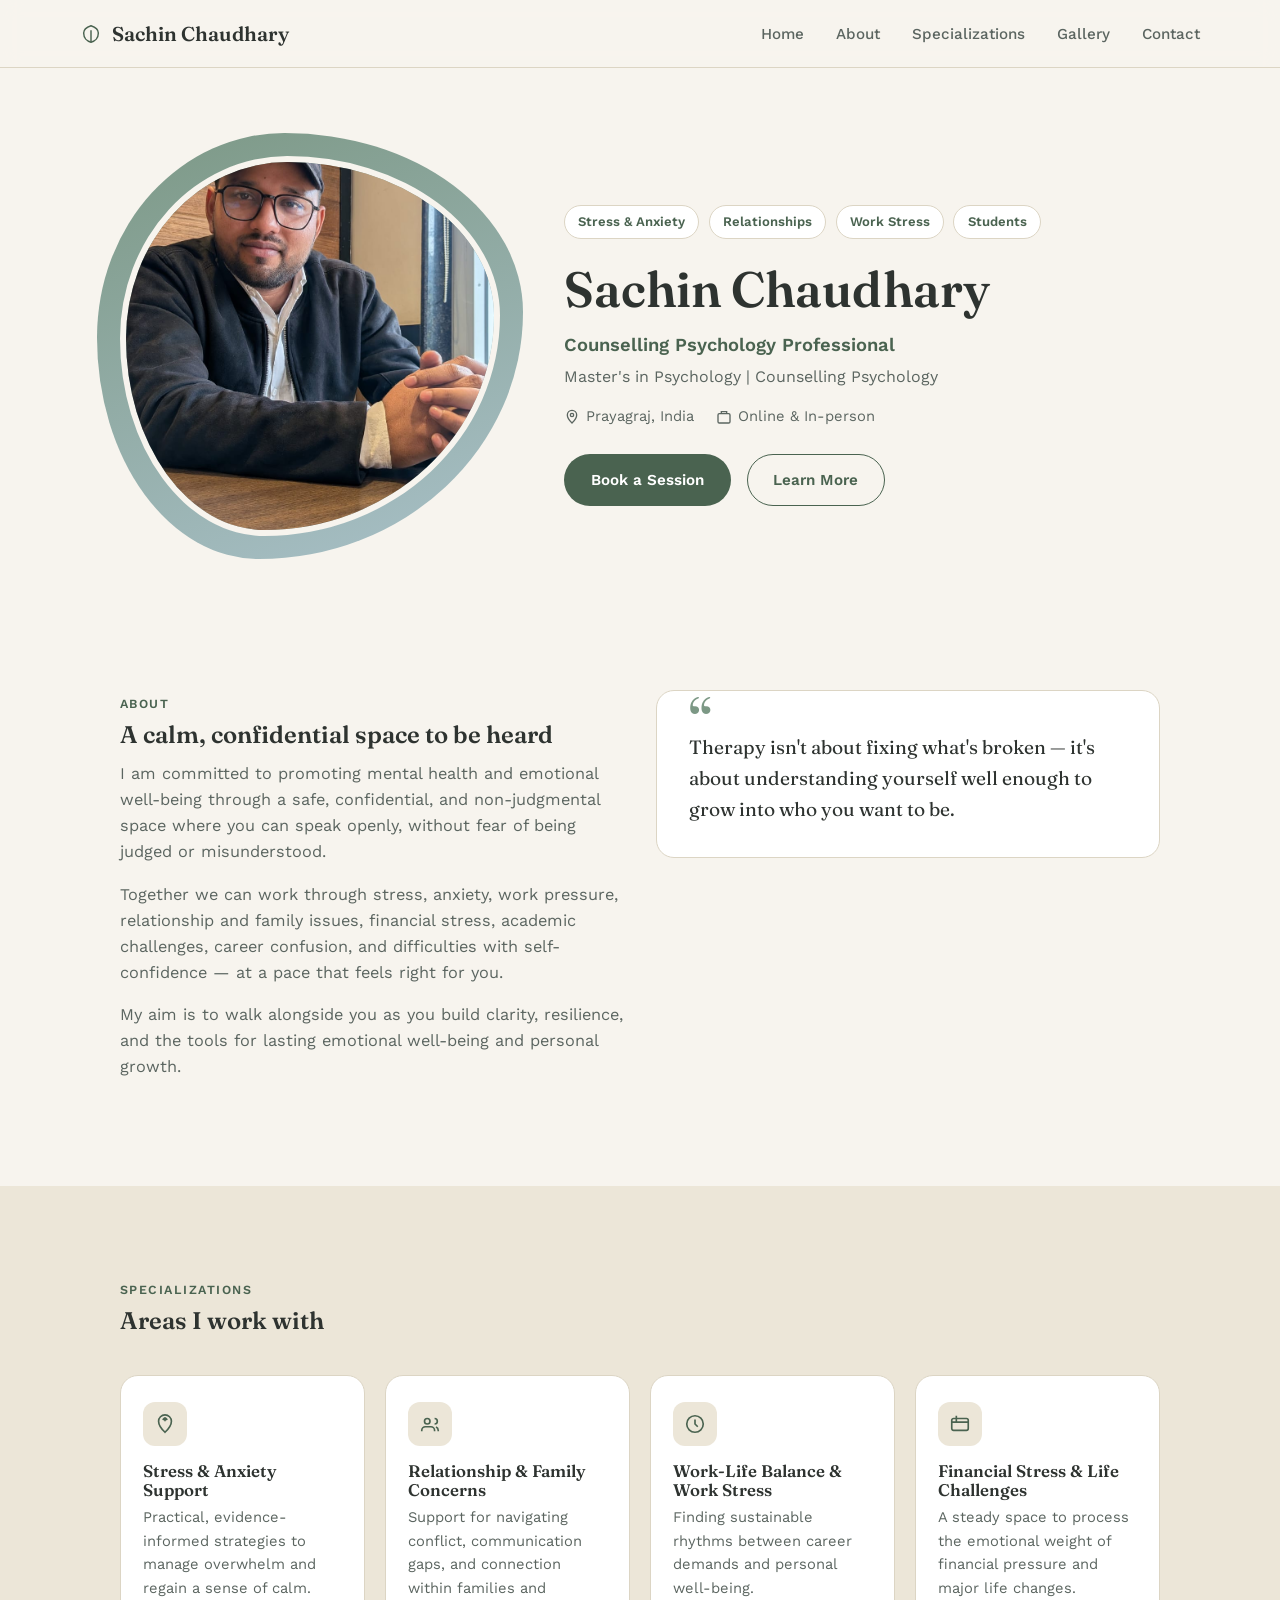
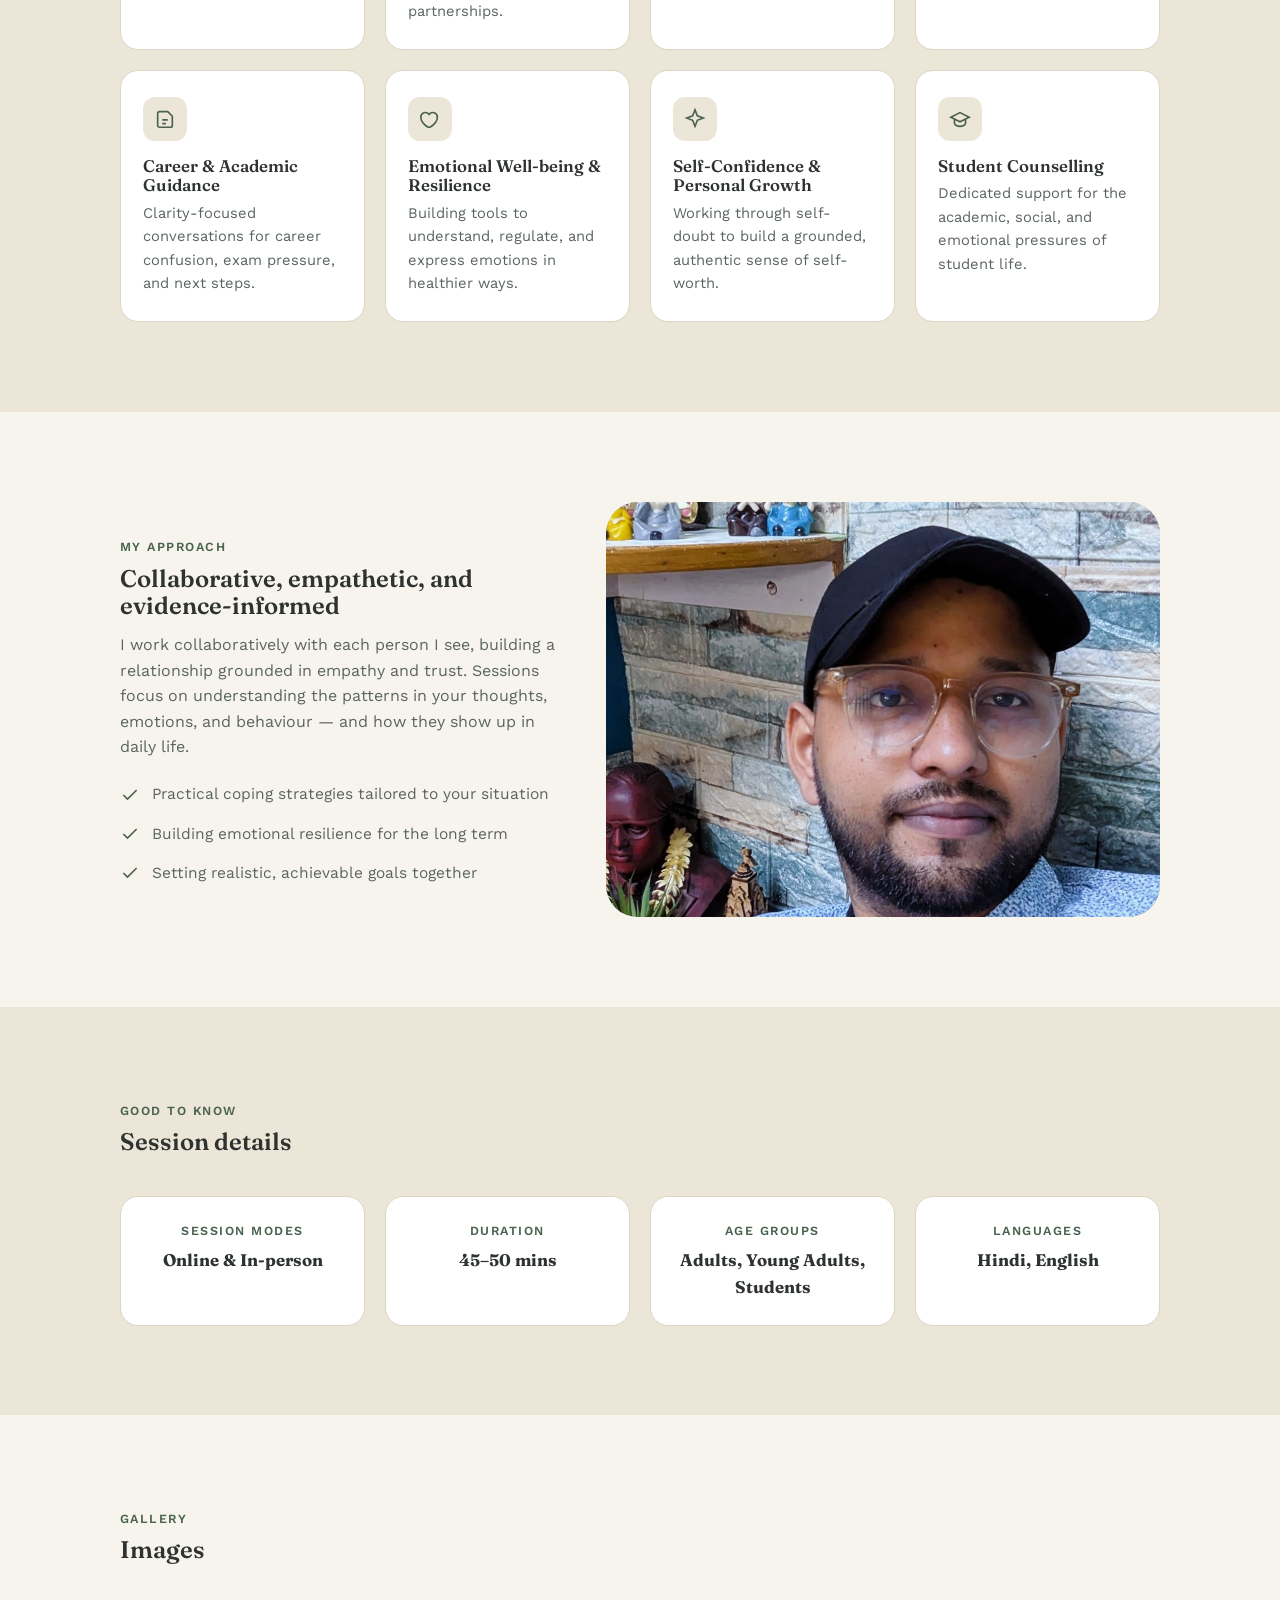
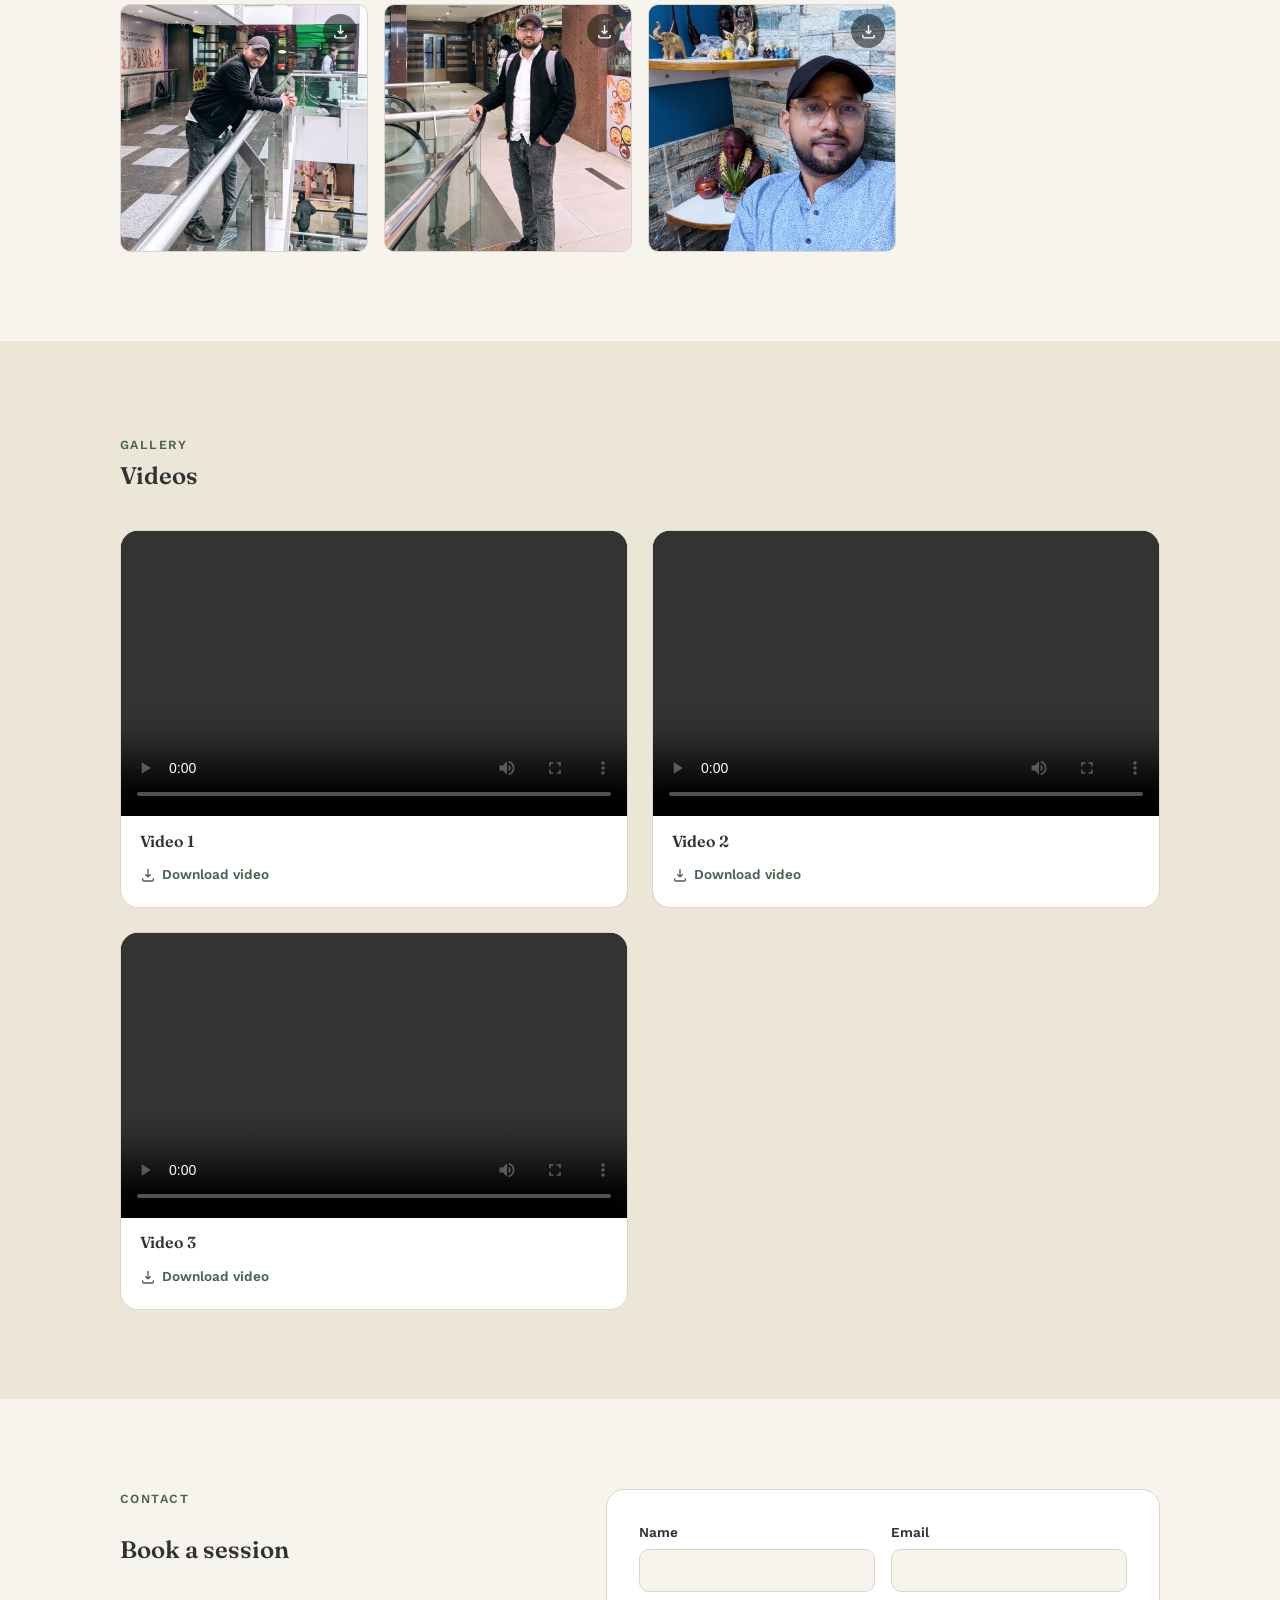
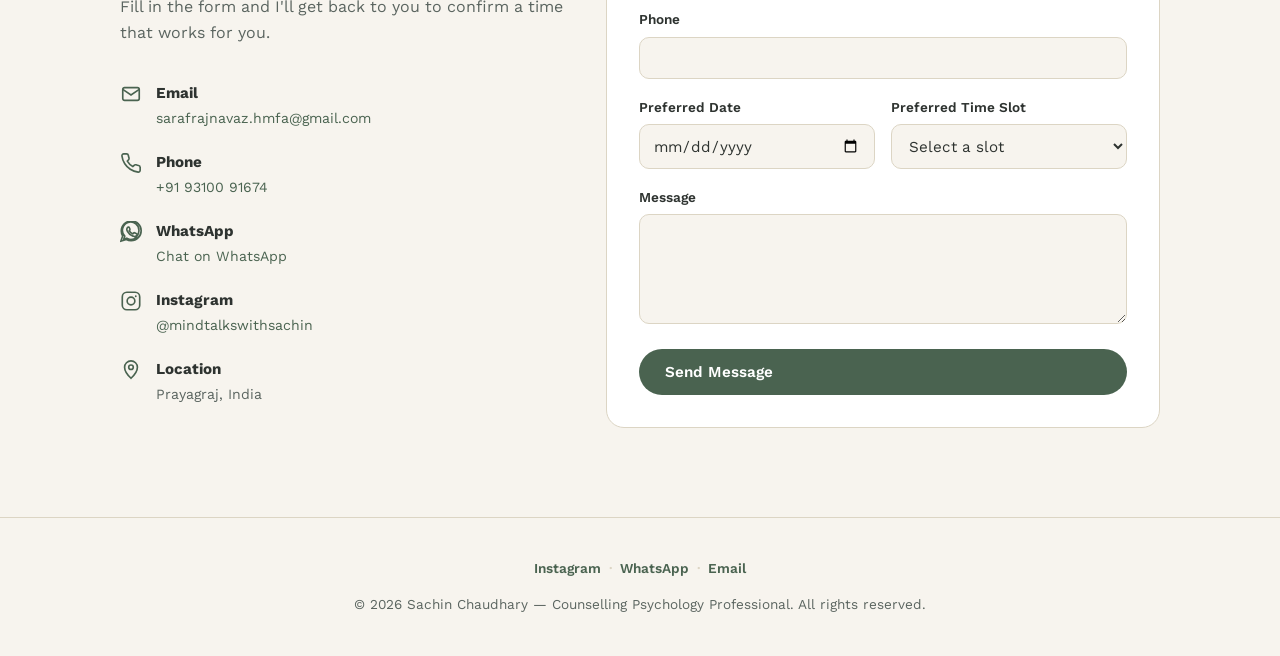
==== index.html @ c2a27488 "Add Web3Forms access key Connected the contact form to Web3Forms so enquiries are emailed directly " ====
<!DOCTYPE html>
<html lang="en">
<head>
<meta charset="UTF-8">
<meta name="viewport" content="width=device-width, initial-scale=1.0">
<title>Sachin Chaudhary | Counselling Psychology Professional</title>
<meta name="description" content="Sachin Chaudhary — Counselling Psychology Professional. A safe, confidential space for stress, anxiety, relationships and personal growth.">
<link rel="stylesheet" href="assets/css/style.css">
</head>
<body>

<!-- =========================================================
     HEADER / NAV
========================================================= -->
<header class="site-header">
  <nav class="nav container">
    <a href="#home" class="brand">
      <!-- simple leaf mark, edit / replace with your own logo -->
      <svg class="leaf" viewBox="0 0 24 24" fill="none" stroke="currentColor" stroke-width="1.6">
        <path d="M12 21c-4.5-1-8-4.7-8-10 0-3 2-6 8-8 6 2 8 5 8 8 0 5.3-3.5 9-8 10Z"/>
        <path d="M12 21V8"/>
      </svg>
      Sachin Chaudhary
    </a>

    <ul class="nav-links" id="navLinks">
      <li><a href="#home" class="nav-link">Home</a></li>
      <li><a href="#about" class="nav-link">About</a></li>
      <li><a href="#specializations" class="nav-link">Specializations</a></li>
      <li><a href="#gallery" class="nav-link">Gallery</a></li>
      <li><a href="#contact" class="nav-link">Contact</a></li>
    </ul>

    <button class="nav-toggle" id="navToggle" aria-label="Toggle menu">
      <span></span><span></span><span></span>
    </button>
  </nav>
</header>

<!-- =========================================================
     HERO
========================================================= -->
<section class="hero" id="home">
  <div class="container">
    <div class="hero-photo-wrap reveal">
      <div class="hero-photo-blob" aria-hidden="true"></div>
      <!-- Replace media/images/profile.jpg with your photo -->
      <img
        class="hero-photo"
        src="media/images/profile.jpg"
        alt="Sachin Chaudhary — Counselling Psychology Professional"
        onerror="this.src='https://placehold.co/500x500/7C9885/ffffff?text=Sachin+Chaudhary'">
    </div>

    <div class="hero-content reveal">
      <div class="hero-badges">
        <span class="badge">Stress &amp; Anxiety</span>
        <span class="badge">Relationships</span>
        <span class="badge">Work Stress</span>
        <span class="badge">Students</span>
      </div>

      <!-- EDIT: name / title / qualification -->
      <h1 class="hero-title">Sachin Chaudhary</h1>
      <p class="hero-role">Counselling Psychology Professional</p>
      <p class="hero-qual">Master's in Psychology&nbsp;|&nbsp;Counselling Psychology</p>

      <div class="hero-meta">
        <span>
          <svg width="16" height="16" viewBox="0 0 24 24" fill="none" stroke="currentColor" stroke-width="2"><path d="M12 21s7-6.5 7-12a7 7 0 1 0-14 0c0 5.5 7 12 7 12Z"/><circle cx="12" cy="9" r="2.5"/></svg>
          Prayagraj, India
        </span>
        <span>
          <svg width="16" height="16" viewBox="0 0 24 24" fill="none" stroke="currentColor" stroke-width="2"><rect x="3" y="7" width="18" height="14" rx="2"/><path d="M8 7V4h8v3"/></svg>
          Online &amp; In-person
        </span>
      </div>

      <div class="hero-cta">
        <a href="#contact" class="btn btn-primary" id="bookSessionBtn">Book a Session</a>
        <a href="#about" class="btn btn-outline">Learn More</a>
      </div>
    </div>
  </div>
</section>

<!-- =========================================================
     ABOUT
========================================================= -->
<section class="section" id="about">
  <div class="container about-grid">
    <div class="about-text reveal">
      <span class="eyebrow">About</span>
      <h2>A calm, confidential space to be heard</h2>
      <!-- EDIT: bio paragraphs -->
      <p>I am committed to promoting mental health and emotional well-being through a safe, confidential, and non-judgmental space where you can speak openly, without fear of being judged or misunderstood.</p>
      <p>Together we can work through stress, anxiety, work pressure, relationship and family issues, financial stress, academic challenges, career confusion, and difficulties with self-confidence — at a pace that feels right for you.</p>
      <p>My aim is to walk alongside you as you build clarity, resilience, and the tools for lasting emotional well-being and personal growth.</p>
    </div>
    <div class="about-quote reveal">
      <!-- EDIT: pull quote -->
      Therapy isn't about fixing what's broken — it's about understanding yourself well enough to grow into who you want to be.
    </div>
  </div>
</section>

<!-- =========================================================
     SPECIALIZATIONS
========================================================= -->
<section class="section section-alt" id="specializations">
  <div class="container">
    <div class="section-head reveal">
      <span class="eyebrow">Specializations</span>
      <h2>Areas I work with</h2>
    </div>

    <div class="spec-grid">
      <!-- Each card: icon + title + 1-2 line description. Edit freely. -->
      <div class="spec-card reveal">
        <div class="spec-icon"><svg viewBox="0 0 24 24" fill="none" stroke="currentColor" stroke-width="1.8"><path d="M12 21s7-6.5 7-12a7 7 0 1 0-14 0c0 5.5 7 12 7 12Z"/><path d="M12 5v4M12 5 9.5 7.5M12 5l2.5 2.5"/></svg></div>
        <h3>Stress &amp; Anxiety Support</h3>
        <p>Practical, evidence-informed strategies to manage overwhelm and regain a sense of calm.</p>
      </div>

      <div class="spec-card reveal">
        <div class="spec-icon"><svg viewBox="0 0 24 24" fill="none" stroke="currentColor" stroke-width="1.8"><path d="M17 20v-1a4 4 0 0 0-4-4H7a4 4 0 0 0-4 4v1M9 12a3 3 0 1 0 0-6 3 3 0 0 0 0 6ZM17 12a3 3 0 1 0 0-6"/><path d="M21 20v-1a4 4 0 0 0-2.5-3.7"/></svg></div>
        <h3>Relationship &amp; Family Concerns</h3>
        <p>Support for navigating conflict, communication gaps, and connection within families and partnerships.</p>
      </div>

      <div class="spec-card reveal">
        <div class="spec-icon"><svg viewBox="0 0 24 24" fill="none" stroke="currentColor" stroke-width="1.8"><circle cx="12" cy="12" r="9"/><path d="M12 7v5l3 3"/></svg></div>
        <h3>Work-Life Balance &amp; Work Stress</h3>
        <p>Finding sustainable rhythms between career demands and personal well-being.</p>
      </div>

      <div class="spec-card reveal">
        <div class="spec-icon"><svg viewBox="0 0 24 24" fill="none" stroke="currentColor" stroke-width="1.8"><rect x="3" y="6" width="18" height="13" rx="2"/><path d="M3 10h18M8 3v6"/></svg></div>
        <h3>Financial Stress &amp; Life Challenges</h3>
        <p>A steady space to process the emotional weight of financial pressure and major life changes.</p>
      </div>

      <div class="spec-card reveal">
        <div class="spec-icon"><svg viewBox="0 0 24 24" fill="none" stroke="currentColor" stroke-width="1.8"><path d="M4 19V6a2 2 0 0 1 2-2h9l5 5v10a2 2 0 0 1-2 2H6a2 2 0 0 1-2-2Z"/><path d="M9 13h6M9 17h4"/></svg></div>
        <h3>Career &amp; Academic Guidance</h3>
        <p>Clarity-focused conversations for career confusion, exam pressure, and next steps.</p>
      </div>

      <div class="spec-card reveal">
        <div class="spec-icon"><svg viewBox="0 0 24 24" fill="none" stroke="currentColor" stroke-width="1.8"><path d="M12 21c4-2.5 8-6 8-11a5 5 0 0 0-9-3 5 5 0 0 0-9 3c0 5 4 8.5 8 11Z"/></svg></div>
        <h3>Emotional Well-being &amp; Resilience</h3>
        <p>Building tools to understand, regulate, and express emotions in healthier ways.</p>
      </div>

      <div class="spec-card reveal">
        <div class="spec-icon"><svg viewBox="0 0 24 24" fill="none" stroke="currentColor" stroke-width="1.8"><path d="m12 2 2.6 6.6L21 11l-6.4 2.4L12 20l-2.6-6.6L3 11l6.4-2.4L12 2Z"/></svg></div>
        <h3>Self-Confidence &amp; Personal Growth</h3>
        <p>Working through self-doubt to build a grounded, authentic sense of self-worth.</p>
      </div>

      <div class="spec-card reveal">
        <div class="spec-icon"><svg viewBox="0 0 24 24" fill="none" stroke="currentColor" stroke-width="1.8"><path d="M22 10 12 5 2 10l10 5 10-5Z"/><path d="M6 12v5c0 1.5 3 3 6 3s6-1.5 6-3v-5"/></svg></div>
        <h3>Student Counselling</h3>
        <p>Dedicated support for the academic, social, and emotional pressures of student life.</p>
      </div>
    </div>
  </div>
</section>

<!-- =========================================================
     APPROACH
========================================================= -->
<section class="section" id="approach">
  <div class="container approach">
    <div class="approach-content reveal">
      <span class="eyebrow">My Approach</span>
      <h2>Collaborative, empathetic, and evidence-informed</h2>
      <!-- EDIT: approach description -->
      <p>I work collaboratively with each person I see, building a relationship grounded in empathy and trust. Sessions focus on understanding the patterns in your thoughts, emotions, and behaviour — and how they show up in daily life.</p>
      <ul class="approach-list">
        <li><svg viewBox="0 0 24 24" fill="none" stroke="currentColor" stroke-width="2"><path d="M20 6 9 17l-5-5"/></svg>Practical coping strategies tailored to your situation</li>
        <li><svg viewBox="0 0 24 24" fill="none" stroke="currentColor" stroke-width="2"><path d="M20 6 9 17l-5-5"/></svg>Building emotional resilience for the long term</li>
        <li><svg viewBox="0 0 24 24" fill="none" stroke="currentColor" stroke-width="2"><path d="M20 6 9 17l-5-5"/></svg>Setting realistic, achievable goals together</li>
      </ul>
    </div>
    <div class="approach-visual reveal">
      <!-- Cropped/framed photo, focused on face+shoulders, background clutter removed -->
      <img
        src="media/images/approach-photo.jpg"
        alt="Sachin Chaudhary — Counselling Psychology Professional"
        onerror="this.src='https://placehold.co/600x450/7C9885/ffffff?text=Sachin+Chaudhary'">
    </div>
  </div>
</section>

<!-- =========================================================
     DETAILS
========================================================= -->
<section class="section section-alt">
  <div class="container">
    <div class="section-head reveal">
      <span class="eyebrow">Good to Know</span>
      <h2>Session details</h2>
    </div>
    <div class="details-grid">
      <div class="detail-block reveal">
        <span class="eyebrow">Session Modes</span>
        <strong>Online &amp; In-person</strong>
      </div>
      <div class="detail-block reveal">
        <span class="eyebrow">Duration</span>
        <strong>45–50 mins</strong> <!-- EDIT -->
      </div>
      <div class="detail-block reveal">
        <span class="eyebrow">Age Groups</span>
        <strong>Adults, Young Adults, Students</strong>
      </div>
      <div class="detail-block reveal">
        <span class="eyebrow">Languages</span>
        <strong>Hindi, English</strong> <!-- EDIT -->
      </div>
    </div>
  </div>
</section>

<!-- =========================================================
     IMAGE GALLERY  (rendered from JS array in main.js)
========================================================= -->
<section class="section" id="gallery">
  <div class="container">
    <div class="section-head reveal">
      <span class="eyebrow">Gallery</span>
      <h2>Images</h2>
    </div>
    <div class="gallery-grid" id="galleryGrid">
      <!-- JS injects .gallery-item elements here from the `images` array in main.js -->
    </div>
  </div>
</section>

<!-- =========================================================
     VIDEO GALLERY (rendered from JS array in main.js)
========================================================= -->
<section class="section section-alt" id="videos">
  <div class="container">
    <div class="section-head reveal">
      <span class="eyebrow">Gallery</span>
      <h2>Videos</h2>
    </div>
    <div class="video-grid" id="videoGrid">
      <!-- JS injects .video-card elements here from the `videos` array in main.js -->
    </div>
  </div>
</section>

<!-- =========================================================
     CONTACT
========================================================= -->
<section class="section" id="contact">
  <div class="container contact-wrap">
    <div class="contact-info reveal">
      <span class="eyebrow">Contact</span>
      <h2>Book a session</h2>
      <p>Fill in the form and I'll get back to you to confirm a time that works for you.</p>

      <div class="contact-info-item">
        <svg viewBox="0 0 24 24" fill="none" stroke="currentColor" stroke-width="1.8"><rect x="3" y="5" width="18" height="14" rx="2"/><path d="m3 7 9 6 9-6"/></svg>
        <div><strong>Email</strong><span><a href="mailto:sarafrajnavaz.hmfa@gmail.com">sarafrajnavaz.hmfa@gmail.com</a></span></div>
      </div>
      <div class="contact-info-item">
        <svg viewBox="0 0 24 24" fill="none" stroke="currentColor" stroke-width="1.8"><path d="M22 16.9v3a2 2 0 0 1-2.2 2 19.8 19.8 0 0 1-8.6-3.1 19.5 19.5 0 0 1-6-6 19.8 19.8 0 0 1-3.1-8.6A2 2 0 0 1 4.1 2h3a2 2 0 0 1 2 1.7c.1.9.4 1.9.7 2.7a2 2 0 0 1-.5 2.1L8 9.9a16 16 0 0 0 6 6l1.4-1.4a2 2 0 0 1 2.1-.5c.9.3 1.8.6 2.7.7a2 2 0 0 1 1.7 2Z"/></svg>
        <div><strong>Phone</strong><span><a href="tel:+919310091674">+91 93100 91674</a></span></div>
      </div>
      <div class="contact-info-item">
        <svg viewBox="0 0 24 24" fill="none" stroke="currentColor" stroke-width="1.8"><path d="M20.5 3.5A10.7 10.7 0 0 0 12.3 0C6.3 0 1.4 4.9 1.4 10.9c0 1.9.5 3.8 1.5 5.4L1 22l5.9-1.9a10.9 10.9 0 0 0 5.2 1.3h.1c6 0 10.9-4.9 10.9-10.9 0-2.9-1.1-5.6-3.2-7.7Zm-7.9 16.8h-.1a9 9 0 0 1-4.6-1.3l-.3-.2-3.5 1.1 1.1-3.4-.2-.3A9 9 0 1 1 20.6 11c0 5-4 9-8.9 9.3Zm4.9-6.7c-.3-.1-1.6-.8-1.8-.9-.2-.1-.4-.1-.6.1-.2.3-.7.9-.8 1-.2.2-.3.2-.5.1a7.3 7.3 0 0 1-3.6-3.1c-.3-.4.3-.4.7-1.3.1-.2.1-.3 0-.5l-.8-1.9c-.2-.5-.4-.4-.6-.4h-.5c-.2 0-.5.1-.7.3-.2.3-.9.9-.9 2.2s1 2.5 1.1 2.7c.1.2 2 3 4.8 4.2.7.3 1.2.5 1.6.6.7.2 1.3.2 1.8.1.6-.1 1.6-.7 1.9-1.3.2-.6.2-1.1.1-1.3-.1-.1-.2-.2-.5-.3Z"/></svg>
        <div><strong>WhatsApp</strong><span><a href="https://wa.me/919310091674" target="_blank" rel="noopener">Chat on WhatsApp</a></span></div>
      </div>
      <div class="contact-info-item">
        <svg viewBox="0 0 24 24" fill="none" stroke="currentColor" stroke-width="1.8"><rect x="2.5" y="2.5" width="19" height="19" rx="5"/><circle cx="12" cy="12" r="4.2"/><circle cx="17.2" cy="6.8" r="1" fill="currentColor" stroke="none"/></svg>
        <div><strong>Instagram</strong><span><a href="https://www.instagram.com/mindtalkswithsachin/" target="_blank" rel="noopener">@mindtalkswithsachin</a></span></div>
      </div>
      <div class="contact-info-item">
        <svg viewBox="0 0 24 24" fill="none" stroke="currentColor" stroke-width="1.8"><path d="M12 21s7-6.5 7-12a7 7 0 1 0-14 0c0 5.5 7 12 7 12Z"/><circle cx="12" cy="9" r="2.5"/></svg>
        <div><strong>Location</strong><span>Prayagraj, India</span></div>
      </div>
    </div>

    <!--
      This form emails straight to your Gmail using Web3Forms — a free
      service that lets a static site (no backend) send real emails.
      SETUP (one-time, 2 minutes):
        1. Go to https://web3forms.com
        2. Enter sarafrajnavaz.hmfa@gmail.com and click "Create Access Key"
        3. Copy the access key you receive by email
        4. Paste it below, replacing YOUR_WEB3FORMS_ACCESS_KEY
      Until you do this, the form will show an error asking the visitor
      to email/WhatsApp you directly instead.
    -->
    <form class="contact-form" id="contactForm">
      <input type="hidden" name="access_key" id="cf-accesskey" value="5862368f-dbd6-4d70-aba5-c5e550d1ab2c">
      <input type="hidden" name="subject" value="New enquiry from your therapist website">
      <!-- honeypot spam-trap field, keep it hidden -->
      <input type="checkbox" name="botcheck" class="hidden" style="display:none">

      <div class="form-row">
        <div class="field">
          <label for="cf-name">Name</label>
          <input type="text" id="cf-name" name="name" required>
        </div>
        <div class="field">
          <label for="cf-email">Email</label>
          <input type="email" id="cf-email" name="email" required>
        </div>
      </div>
      <div class="field">
        <label for="cf-phone">Phone</label>
        <input type="tel" id="cf-phone" name="phone">
      </div>
      <div class="form-row">
        <div class="field">
          <label for="cf-date">Preferred Date</label>
          <input type="date" id="cf-date" name="preferred_date">
        </div>
        <div class="field">
          <label for="cf-slot">Preferred Time Slot</label>
          <select id="cf-slot" name="preferred_slot">
            <option value="" selected disabled>Select a slot</option>
            <option value="Morning (9:00 AM - 12:00 PM)">Morning (9:00 AM – 12:00 PM)</option>
            <option value="Afternoon (12:00 PM - 4:00 PM)">Afternoon (12:00 PM – 4:00 PM)</option>
            <option value="Evening (4:00 PM - 7:00 PM)">Evening (4:00 PM – 7:00 PM)</option>
            <option value="Night (7:00 PM - 9:00 PM)">Night (7:00 PM – 9:00 PM)</option>
          </select>
        </div>
      </div>
      <div class="field">
        <label for="cf-message">Message</label>
        <textarea id="cf-message" name="message" required></textarea>
      </div>
      <button type="submit" class="btn btn-primary" id="cfSubmitBtn">Send Message</button>
      <div class="form-msg" id="formMsg">Thank you! Your message has been sent — I'll get back to you shortly.</div>
      <div class="form-msg form-msg-error" id="formMsgError">Something went wrong sending your message. Please email <a href="mailto:sarafrajnavaz.hmfa@gmail.com">sarafrajnavaz.hmfa@gmail.com</a> or WhatsApp <a href="https://wa.me/919310091674" target="_blank" rel="noopener">+91 93100 91674</a> directly.</div>
    </form>
  </div>
</section>

<!-- =========================================================
     LIGHTBOX (for gallery images)
========================================================= -->
<div class="lightbox" id="lightbox">
  <button class="lightbox-close" id="lightboxClose" aria-label="Close">&times;</button>
  <div>
    <img src="" alt="" id="lightboxImg">
    <p class="lightbox-caption" id="lightboxCaption"></p>
  </div>
</div>

<!-- =========================================================
     FOOTER
========================================================= -->
<footer class="site-footer">
  <div class="container">
    <div class="footer-social">
      <a href="https://www.instagram.com/mindtalkswithsachin/" target="_blank" rel="noopener">Instagram</a>
      <span aria-hidden="true">·</span>
      <a href="https://wa.me/919310091674" target="_blank" rel="noopener">WhatsApp</a>
      <span aria-hidden="true">·</span>
      <a href="mailto:sarafrajnavaz.hmfa@gmail.com">Email</a>
    </div>
    &copy; <span id="year"></span> Sachin Chaudhary — Counselling Psychology Professional. All rights reserved.
  </div>
</footer>

<script src="assets/js/main.js"></script>
</body>
</html>
---- assets/css/style.css ----
/* ===================================================================
   SACHIN CHAUDHARY — COUNSELLING PROFILE SITE
   Design tokens live here. Change the values in :root to re-theme
   the whole site (colours, type, spacing, radii).
=================================================================== */

@import url('https://fonts.googleapis.com/css2?family=Fraunces:opsz,wght@9..144,400;9..144,500;9..144,600&family=Work+Sans:wght@400;500;600;700&display=swap');

:root{
  /* ---- Colour palette (edit to re-theme) ---- */
  --sage:        #7C9885;   /* primary — muted sage green   */
  --sage-deep:   #4A6350;   /* buttons, links, emphasis      */
  --sky:         #A9C1C9;   /* secondary accent — soft blue  */
  --sky-deep:    #6E8E97;
  --cream:       #F7F4EE;   /* page background               */
  --sand:        #ECE6D8;   /* card / section background     */
  --ink:         #2E3330;   /* primary text                  */
  --ink-soft:    #5B6560;   /* secondary text                */
  --line:        #DCD5C4;   /* hairline borders               */
  --white:       #FFFFFF;

  /* ---- Type ---- */
  --font-display: 'Fraunces', Georgia, serif;
  --font-body: 'Work Sans', -apple-system, BlinkMacSystemFont, sans-serif;

  /* ---- Layout ---- */
  --max-w: 1120px;
  --radius-sm: 10px;
  --radius-md: 18px;
  --radius-lg: 32px;
  --gap: clamp(1.25rem, 2.5vw, 2.5rem);

  /* ---- Motion ---- */
  --ease: cubic-bezier(.4,0,.2,1);
}

*, *::before, *::after{ box-sizing: border-box; }
html{ scroll-behavior: smooth; }

@media (prefers-reduced-motion: reduce){
  html{ scroll-behavior: auto; }
  *{ animation-duration: .001ms !important; animation-iteration-count: 1 !important; transition-duration: .001ms !important; }
}

body{
  margin: 0;
  font-family: var(--font-body);
  color: var(--ink);
  background: var(--cream);
  line-height: 1.6;
  -webkit-font-smoothing: antialiased;
}

h1,h2,h3,h4{
  font-family: var(--font-display);
  font-weight: 600;
  line-height: 1.15;
  margin: 0 0 .5em;
  color: var(--ink);
}

p{ margin: 0 0 1em; color: var(--ink-soft); }
a{ color: var(--sage-deep); text-decoration: none; }
img{ max-width: 100%; display: block; }
button{ font-family: inherit; cursor: pointer; }

.container{
  max-width: var(--max-w);
  margin: 0 auto;
  padding: 0 clamp(1.25rem, 4vw, 2.5rem);
}

.eyebrow{
  display: inline-block;
  font-size: .78rem;
  letter-spacing: .12em;
  text-transform: uppercase;
  color: var(--sage-deep);
  font-weight: 600;
  margin-bottom: .6em;
}

.section{ padding: clamp(3.5rem, 7vw, 6rem) 0; }
.section-head{ max-width: 640px; margin: 0 0 2.5rem; }
.section-alt{ background: var(--sand); }

/* ---- Buttons ---- */
.btn{
  display: inline-flex;
  align-items: center;
  gap: .5em;
  padding: .85em 1.7em;
  border-radius: 999px;
  font-weight: 600;
  font-size: .95rem;
  border: 1.5px solid transparent;
  transition: transform .25s var(--ease), background .25s var(--ease), color .25s var(--ease), border-color .25s var(--ease);
}
.btn:hover{ transform: translateY(-2px); }
.btn-primary{ background: var(--sage-deep); color: var(--white); }
.btn-primary:hover{ background: var(--ink); color: var(--white); }
.btn-outline{ border-color: var(--sage-deep); color: var(--sage-deep); background: transparent; }
.btn-outline:hover{ background: var(--sage-deep); color: var(--white); }

/* ===================================================================
   HEADER / NAV
=================================================================== */
.site-header{
  position: sticky;
  top: 0;
  z-index: 50;
  background: rgba(247,244,238,.88);
  backdrop-filter: blur(10px);
  border-bottom: 1px solid var(--line);
}
.nav{
  display: flex;
  align-items: center;
  justify-content: space-between;
  padding: 1.1rem 0;
}
.brand{
  font-family: var(--font-display);
  font-size: 1.25rem;
  font-weight: 600;
  color: var(--ink);
  display: flex;
  align-items: center;
  gap: .5em;
}
.brand .leaf{ width: 22px; height: 22px; color: var(--sage-deep); }

.nav-links{ display: flex; gap: 2rem; list-style: none; margin: 0; padding: 0; }
.nav-links a{
  color: var(--ink-soft);
  font-weight: 500;
  font-size: .95rem;
  position: relative;
}
.nav-links a::after{
  content:"";
  position:absolute; left:0; bottom:-6px;
  width:0; height:2px; background: var(--sage-deep);
  transition: width .25s var(--ease);
}
.nav-links a:hover::after{ width: 100%; }
.nav-links a:hover{ color: var(--ink); }

.nav-toggle{
  display:none;
  background:none; border:none; padding:.4rem;
}
.nav-toggle span{
  display:block; width:24px; height:2px; background:var(--ink);
  margin: 5px 0; transition: all .25s var(--ease);
}

/* ===================================================================
   HERO
=================================================================== */
.hero{
  padding: clamp(3rem, 8vw, 5.5rem) 0 clamp(2.5rem, 6vw, 4rem);
  position: relative;
  overflow: hidden;
}
.hero .container{
  display: grid;
  grid-template-columns: minmax(240px, 380px) 1fr;
  gap: clamp(2rem, 5vw, 4rem);
  align-items: center;
}
.hero-photo-wrap{
  position: relative;
  aspect-ratio: 1 / 1;
  max-width: 380px;
}
.hero-photo-blob{
  position: absolute;
  inset: -6%;
  background: linear-gradient(160deg, var(--sage) 0%, var(--sky) 100%);
  border-radius: 44% 56% 62% 38% / 48% 42% 58% 52%;
  z-index: 0;
  animation: blobShift 14s ease-in-out infinite;
}
@keyframes blobShift{
  0%,100%{ border-radius: 44% 56% 62% 38% / 48% 42% 58% 52%; }
  50%{ border-radius: 58% 42% 40% 60% / 54% 60% 40% 46%; }
}
.hero-photo{
  position: relative;
  z-index: 1;
  width: 100%;
  height: 100%;
  object-fit: cover;
  border-radius: 44% 56% 62% 38% / 48% 42% 58% 52%;
  border: 6px solid var(--cream);
}

.hero-badges{ display:flex; flex-wrap:wrap; gap:.6rem; margin: 1.2rem 0 1.4rem; }
.badge{
  font-size: .82rem;
  font-weight: 600;
  padding: .4em 1em;
  border-radius: 999px;
  background: var(--white);
  border: 1px solid var(--line);
  color: var(--sage-deep);
}
.hero-title{ font-size: clamp(2.1rem, 4vw, 3.1rem); margin-bottom: .25em; }
.hero-role{ font-size: 1.15rem; color: var(--sage-deep); font-weight: 600; margin-bottom: .2em; }
.hero-qual{ color: var(--ink-soft); margin-bottom: 1rem; }
.hero-meta{
  display:flex; flex-wrap:wrap; gap: 1.4rem;
  font-size: .92rem; color: var(--ink-soft);
  margin-bottom: 1.6rem;
}
.hero-meta span{ display:flex; align-items:center; gap:.4em; }
.hero-cta{ display:flex; gap: 1rem; flex-wrap: wrap; }

/* ===================================================================
   ABOUT
=================================================================== */
.about-grid{
  display:grid;
  grid-template-columns: 1fr 1fr;
  gap: var(--gap);
  align-items: start;
}
.about-text p{ font-size: 1.02rem; }
.about-quote{
  background: var(--white);
  border-radius: var(--radius-md);
  padding: 2rem;
  border: 1px solid var(--line);
  font-family: var(--font-display);
  font-size: 1.2rem;
  color: var(--ink);
  position: relative;
}
.about-quote::before{
  content: "\201C";
  font-family: var(--font-display);
  font-size: 4rem;
  color: var(--sage);
  line-height: 0;
  display:block;
  margin-bottom: .6rem;
}

/* ===================================================================
   SPECIALIZATIONS
=================================================================== */
.spec-grid{
  display: grid;
  grid-template-columns: repeat(4, 1fr);
  gap: 1.25rem;
}
.spec-card{
  background: var(--white);
  border: 1px solid var(--line);
  border-radius: var(--radius-md);
  padding: 1.6rem 1.4rem;
  transition: transform .3s var(--ease), box-shadow .3s var(--ease), border-color .3s var(--ease);
}
.spec-card:hover{
  transform: translateY(-4px);
  box-shadow: 0 14px 28px -18px rgba(46,51,48,.25);
  border-color: var(--sage);
}
.spec-icon{
  width: 44px; height: 44px;
  border-radius: 12px;
  background: var(--sand);
  display:flex; align-items:center; justify-content:center;
  margin-bottom: 1rem;
  color: var(--sage-deep);
}
.spec-icon svg{ width: 22px; height: 22px; }
.spec-card h3{ font-size: 1.05rem; margin-bottom: .35em; }
.spec-card p{ font-size: .92rem; margin: 0; }

/* ===================================================================
   APPROACH
=================================================================== */
.approach{
  display:grid;
  grid-template-columns: .9fr 1.1fr;
  gap: var(--gap);
  align-items: center;
}
.approach-visual{
  aspect-ratio: 4/3;
  border-radius: var(--radius-lg);
  background: linear-gradient(150deg, var(--sky) 0%, var(--sage) 100%);
  position: relative;
  overflow: hidden;
}
.approach-visual img{ position:absolute; inset:0; width:100%; height:100%; object-fit:cover; object-position: center 30%; }
.approach-list{ list-style:none; margin: 1.4rem 0 0; padding:0; display:grid; gap: .9rem; }
.approach-list li{
  display:flex; gap:.8em; align-items:flex-start;
  font-size: .97rem; color: var(--ink-soft);
}
.approach-list svg{ flex-shrink:0; width:20px; height:20px; color: var(--sage-deep); margin-top: .15em; }

/* ===================================================================
   DETAILS
=================================================================== */
.details-grid{
  display:grid;
  grid-template-columns: repeat(4, 1fr);
  gap: 1.25rem;
}
.detail-block{
  background: var(--white);
  border-radius: var(--radius-md);
  padding: 1.5rem;
  border: 1px solid var(--line);
  text-align: center;
}
.detail-block .eyebrow{ display:block; margin-bottom:.5em; }
.detail-block strong{ display:block; font-family: var(--font-display); font-size: 1.05rem; color: var(--ink); }

/* ===================================================================
   GALLERY — IMAGES
=================================================================== */
.gallery-grid{
  display:grid;
  grid-template-columns: repeat(4, 1fr);
  gap: 1rem;
}
.gallery-item{
  position:relative;
  border-radius: var(--radius-sm);
  overflow:hidden;
  aspect-ratio: 1/1;
  cursor: pointer;
  border: 1px solid var(--line);
  background: var(--sand);
}
.gallery-item img{ width:100%; height:100%; object-fit:cover; transition: transform .4s var(--ease); }
.gallery-item:hover img{ transform: scale(1.06); }
.gallery-item .caption{
  position:absolute; left:0; right:0; bottom:0;
  padding: .6rem .8rem;
  font-size: .82rem; font-weight: 600; color: var(--white);
  background: linear-gradient(0deg, rgba(0,0,0,.55), transparent);
  opacity: 0; transition: opacity .25s var(--ease);
}
.gallery-item:hover .caption{ opacity: 1; }
.download-btn{
  position:absolute; top:.6rem; right:.6rem; z-index:2;
  width:34px; height:34px; border-radius:50%;
  display:flex; align-items:center; justify-content:center;
  background: rgba(20,22,20,.55); color:var(--white);
  transition: background .25s var(--ease);
}
.download-btn svg{ width:17px; height:17px; }
.download-btn:hover{ background: var(--sage-deep); }

/* Lightbox */
.lightbox{
  position: fixed; inset: 0; z-index: 200;
  background: rgba(20,22,20,.88);
  display:flex; align-items:center; justify-content:center;
  padding: 2rem;
  opacity: 0; pointer-events: none;
  transition: opacity .3s var(--ease);
}
.lightbox.is-open{ opacity: 1; pointer-events: auto; }
.lightbox img{ max-width: min(90vw, 900px); max-height: 82vh; border-radius: var(--radius-sm); }
.lightbox-caption{ color: var(--white); text-align:center; margin-top: 1rem; font-size:.95rem; }
.lightbox-close{
  position:absolute; top: 1.5rem; right: 1.5rem;
  width: 42px; height:42px; border-radius:50%;
  background: rgba(255,255,255,.12); border:none; color:var(--white);
  font-size: 1.4rem; display:flex; align-items:center; justify-content:center;
}
.lightbox-close:hover{ background: rgba(255,255,255,.25); }

/* ===================================================================
   VIDEO GALLERY
=================================================================== */
.video-grid{
  display:grid;
  grid-template-columns: repeat(2, 1fr);
  gap: 1.5rem;
}
.video-card{
  background: var(--white);
  border: 1px solid var(--line);
  border-radius: var(--radius-md);
  overflow: hidden;
}
.video-card video{ width:100%; display:block; background:#000; aspect-ratio: 16/9; }
.video-card .video-info{ padding: 1rem 1.2rem; }
.video-card h3{ font-size: 1rem; margin: 0 0 .2em; }
.video-card p{ font-size: .85rem; margin: 0; }
.video-download-link{
  display:inline-flex; align-items:center; gap:.4em;
  margin-top: .7rem; font-size:.85rem; font-weight:600;
  color: var(--sage-deep);
}
.video-download-link svg{ width:16px; height:16px; }
.video-download-link:hover{ text-decoration: underline; }

/* ===================================================================
   CONTACT
=================================================================== */
.contact-wrap{
  display:grid;
  grid-template-columns: .9fr 1.1fr;
  gap: var(--gap);
}
.contact-info{ display:grid; gap: 1.2rem; align-content:start; }
.contact-info-item{ display:flex; gap: .9em; align-items:flex-start; }
.contact-info-item svg{ width:22px; height:22px; color: var(--sage-deep); flex-shrink:0; margin-top:.15em; }
.contact-info-item strong{ display:block; color: var(--ink); font-size:.95rem; }
.contact-info-item span{ font-size:.88rem; color: var(--ink-soft); }

.contact-form{
  background: var(--white);
  border: 1px solid var(--line);
  border-radius: var(--radius-md);
  padding: 2rem;
  display: grid;
  gap: 1.1rem;
}
.form-row{ display:grid; grid-template-columns: 1fr 1fr; gap: 1rem; }
.field label{ display:block; font-size:.85rem; font-weight:600; margin-bottom:.4em; color: var(--ink); }
.field input, .field textarea, .field select{
  width:100%;
  padding: .75em .9em;
  border-radius: var(--radius-sm);
  border: 1.5px solid var(--line);
  background: var(--cream);
  font-family: inherit;
  font-size: .95rem;
  color: var(--ink);
  transition: border-color .25s var(--ease), background .25s var(--ease);
}
.field select{ cursor: pointer; }
.field input:focus, .field textarea:focus, .field select:focus{
  outline: none;
  border-color: var(--sage-deep);
  background: var(--white);
}
.field textarea{ resize: vertical; min-height: 110px; }

.form-msg{
  display:none;
  padding: .9em 1.1em;
  border-radius: var(--radius-sm);
  background: #E9F1EA;
  color: var(--sage-deep);
  font-size: .9rem;
  font-weight: 600;
}
.form-msg.is-visible{ display:block; }
.form-msg-error{
  background: #FBEAE8;
  color: #B33A2E;
}
.form-msg-error a{ color: #B33A2E; text-decoration: underline; }
.btn[disabled]{ opacity: .65; cursor: not-allowed; transform: none !important; }

/* ===================================================================
   FOOTER
=================================================================== */
.site-footer{
  border-top: 1px solid var(--line);
  padding: 2.5rem 0;
  text-align:center;
  color: var(--ink-soft);
  font-size: .85rem;
}
.footer-social{
  display:flex; align-items:center; justify-content:center; gap:.6em;
  margin-bottom: .9rem; font-weight:600;
}
.footer-social a{ color: var(--sage-deep); }
.footer-social a:hover{ color: var(--ink); }
.footer-social span{ color: var(--line); }

/* ===================================================================
   REVEAL ON SCROLL (subtle, respects reduced motion)
=================================================================== */
.reveal{ opacity: 0; transform: translateY(16px); transition: opacity .6s var(--ease), transform .6s var(--ease); }
.reveal.is-visible{ opacity: 1; transform: translateY(0); }

/* ===================================================================
   RESPONSIVE
   Breakpoints: 1024px (small laptop/tablet landscape), 900px (tablet
   portrait), 700px (large phone), 480px (phone), 360px (small phone)
=================================================================== */
@media (max-width: 1024px){
  :root{ --max-w: 960px; }
  .spec-grid{ grid-template-columns: repeat(3, 1fr); }
}

@media (max-width: 900px){
  .about-grid, .approach, .contact-wrap{ grid-template-columns: 1fr; }
  .spec-grid{ grid-template-columns: repeat(2, 1fr); }
  .details-grid{ grid-template-columns: repeat(2, 1fr); }
  .gallery-grid{ grid-template-columns: repeat(3, 1fr); }
  .video-grid{ grid-template-columns: 1fr; }
  .approach{ order: 1; }
  .approach-visual{ order: -1; min-height: 220px; }
  .hero .container{ grid-template-columns: minmax(220px, 320px) 1fr; gap: 2rem; }
}

@media (max-width: 760px){
  .nav-links{
    position: fixed; top: 64px; left:0; right:0;
    background: var(--cream);
    flex-direction: column;
    padding: 1.2rem 1.5rem;
    border-bottom: 1px solid var(--line);
    gap: 1rem;
    transform: translateY(-120%);
    transition: transform .3s var(--ease);
    max-height: calc(100vh - 64px);
    overflow-y: auto;
  }
  .nav-links.is-open{ transform: translateY(0); }
  .nav-toggle{ display:block; }
  .hero .container{ grid-template-columns: 1fr; text-align:center; }
  .hero-photo-wrap{ margin: 0 auto; max-width: 280px; }
  .hero-meta, .hero-cta, .hero-badges{ justify-content:center; }
  .approach-content{ text-align:left; }
  .spec-grid{ grid-template-columns: 1fr 1fr; }
  .details-grid{ grid-template-columns: 1fr 1fr; }
  .gallery-grid{ grid-template-columns: repeat(2, 1fr); }
  .form-row{ grid-template-columns: 1fr; }
  .section{ padding: 3rem 0; }
}

@media (max-width: 560px){
  .hero-photo-wrap{ max-width: 220px; }
  .hero-cta{ flex-direction: column; align-items: stretch; }
  .hero-cta .btn{ justify-content: center; }
  .hero-badges{ gap: .45rem; }
  .badge{ font-size: .75rem; padding: .35em .8em; }
  .about-quote{ padding: 1.5rem; font-size: 1.05rem; }
  .contact-form{ padding: 1.4rem; }
  .spec-card, .detail-block{ padding: 1.3rem 1.1rem; }
}

@media (max-width: 480px){
  .spec-grid, .details-grid{ grid-template-columns: 1fr; }
  .gallery-grid{ grid-template-columns: repeat(2, 1fr); gap: .7rem; }
  .lightbox{ padding: 1rem; }
}

@media (max-width: 360px){
  .hero-title{ font-size: 1.8rem; }
  .brand{ font-size: 1.05rem; }
  .btn{ padding: .8em 1.3em; font-size: .88rem; }
  .container{ padding: 0 1rem; }
}

/* Larger screens: keep line lengths comfortable, don't let the hero
   photo grow unbounded */
@media (min-width: 1400px){
  :root{ --max-w: 1240px; }
}

/* ===================================================================
   ADMIN PAGE
=================================================================== */
.admin-body{ background: var(--sand); min-height: 100vh; }
.admin-shell{ display:flex; min-height: 100vh; }
.admin-sidebar{
  width: 230px;
  background: var(--ink);
  color: var(--white);
  padding: 1.6rem 1.2rem;
  flex-shrink: 0;
}
.admin-sidebar .brand{ color: var(--white); margin-bottom: 2rem; font-size: 1.1rem; }
.admin-nav{ list-style:none; margin:0; padding:0; display:grid; gap:.4rem; }
.admin-nav button{
  width:100%; text-align:left;
  background:none; border:none; color: rgba(255,255,255,.75);
  padding: .7em .9em; border-radius: var(--radius-sm);
  font-size: .92rem; font-weight:500;
  transition: background .2s var(--ease), color .2s var(--ease);
}
.admin-nav button:hover{ background: rgba(255,255,255,.08); color:var(--white); }
.admin-nav button.is-active{ background: var(--sage-deep); color: var(--white); }

.admin-main{ flex:1; padding: 2.2rem clamp(1.2rem, 3vw, 2.5rem); }
.admin-note{
  background: #FCF3D9;
  border: 1px solid #EBD98E;
  color: #7A5E00;
  padding: 1rem 1.2rem;
  border-radius: var(--radius-sm);
  font-size: .88rem;
  margin-bottom: 1.8rem;
}
.admin-panel{ display:none; }
.admin-panel.is-active{ display:block; }
.admin-panel-head{
  display:flex; align-items:center; justify-content:space-between;
  margin-bottom: 1.4rem; flex-wrap: wrap; gap: 1rem;
}
.admin-table-wrap{
  background: var(--white);
  border: 1px solid var(--line);
  border-radius: var(--radius-md);
  overflow-x: auto;
}
table{ width:100%; min-width: 560px; border-collapse: collapse; }
th, td{ text-align:left; padding: .9em 1.1em; font-size: .88rem; border-bottom: 1px solid var(--line); }
th{ background: var(--sand); font-weight:600; color: var(--ink); }
td{ color: var(--ink-soft); }
tr:last-child td{ border-bottom:none; }
.thumb-cell{ display:flex; align-items:center; gap:.7em; }
.thumb-cell img, .thumb-cell .thumb-fallback{
  width: 44px; height:44px; border-radius:8px; object-fit:cover; background: var(--sand); flex-shrink:0;
}
.thumb-fallback{ display:flex; align-items:center; justify-content:center; font-size: .7rem; color: var(--ink-soft); }
.row-actions{ display:flex; gap:.5rem; }
.icon-btn{
  border:1px solid var(--line); background: var(--white);
  border-radius: 8px; padding: .4em .7em; font-size: .8rem;
  color: var(--ink-soft);
}
.icon-btn:hover{ border-color: var(--sage-deep); color: var(--sage-deep); }
.icon-btn.danger:hover{ border-color:#C1544A; color:#C1544A; }
.empty-row td{ text-align:center; padding: 2.2rem; color: var(--ink-soft); }

/* Admin modal form */
.modal-overlay{
  position: fixed; inset:0; background: rgba(20,22,20,.55);
  display:none; align-items:center; justify-content:center; z-index: 300; padding: 1.5rem;
}
.modal-overlay.is-open{ display:flex; }
.modal{
  background: var(--white); border-radius: var(--radius-md);
  padding: 1.8rem; width: 100%; max-width: 440px;
}
.modal h3{ margin-bottom: 1rem; }
.modal .field{ margin-bottom: 1rem; }
.modal-actions{ display:flex; justify-content:flex-end; gap: .8rem; margin-top: 1.2rem; }

/* ===================================================================
   ADMIN — RESPONSIVE (tablet / mobile)
=================================================================== */
@media (max-width: 800px){
  .admin-shell{ flex-direction: column; }
  .admin-sidebar{
    width: 100%;
    padding: 1rem 1.2rem;
    display: flex;
    align-items: center;
    gap: 1.5rem;
  }
  .admin-sidebar .brand{ margin: 0; white-space: nowrap; }
  .admin-nav{ display: flex; flex-direction: row; gap: .5rem; overflow-x: auto; }
  .admin-nav li{ flex-shrink: 0; }
  .admin-main{ padding: 1.4rem 1rem; }
}

@media (max-width: 480px){
  .admin-sidebar{ flex-wrap: wrap; }
  .admin-panel-head{ flex-direction: column; align-items: flex-start; }
  .admin-panel-head .btn{ width: 100%; text-align: center; justify-content: center; }
  .modal{ padding: 1.4rem; }
}
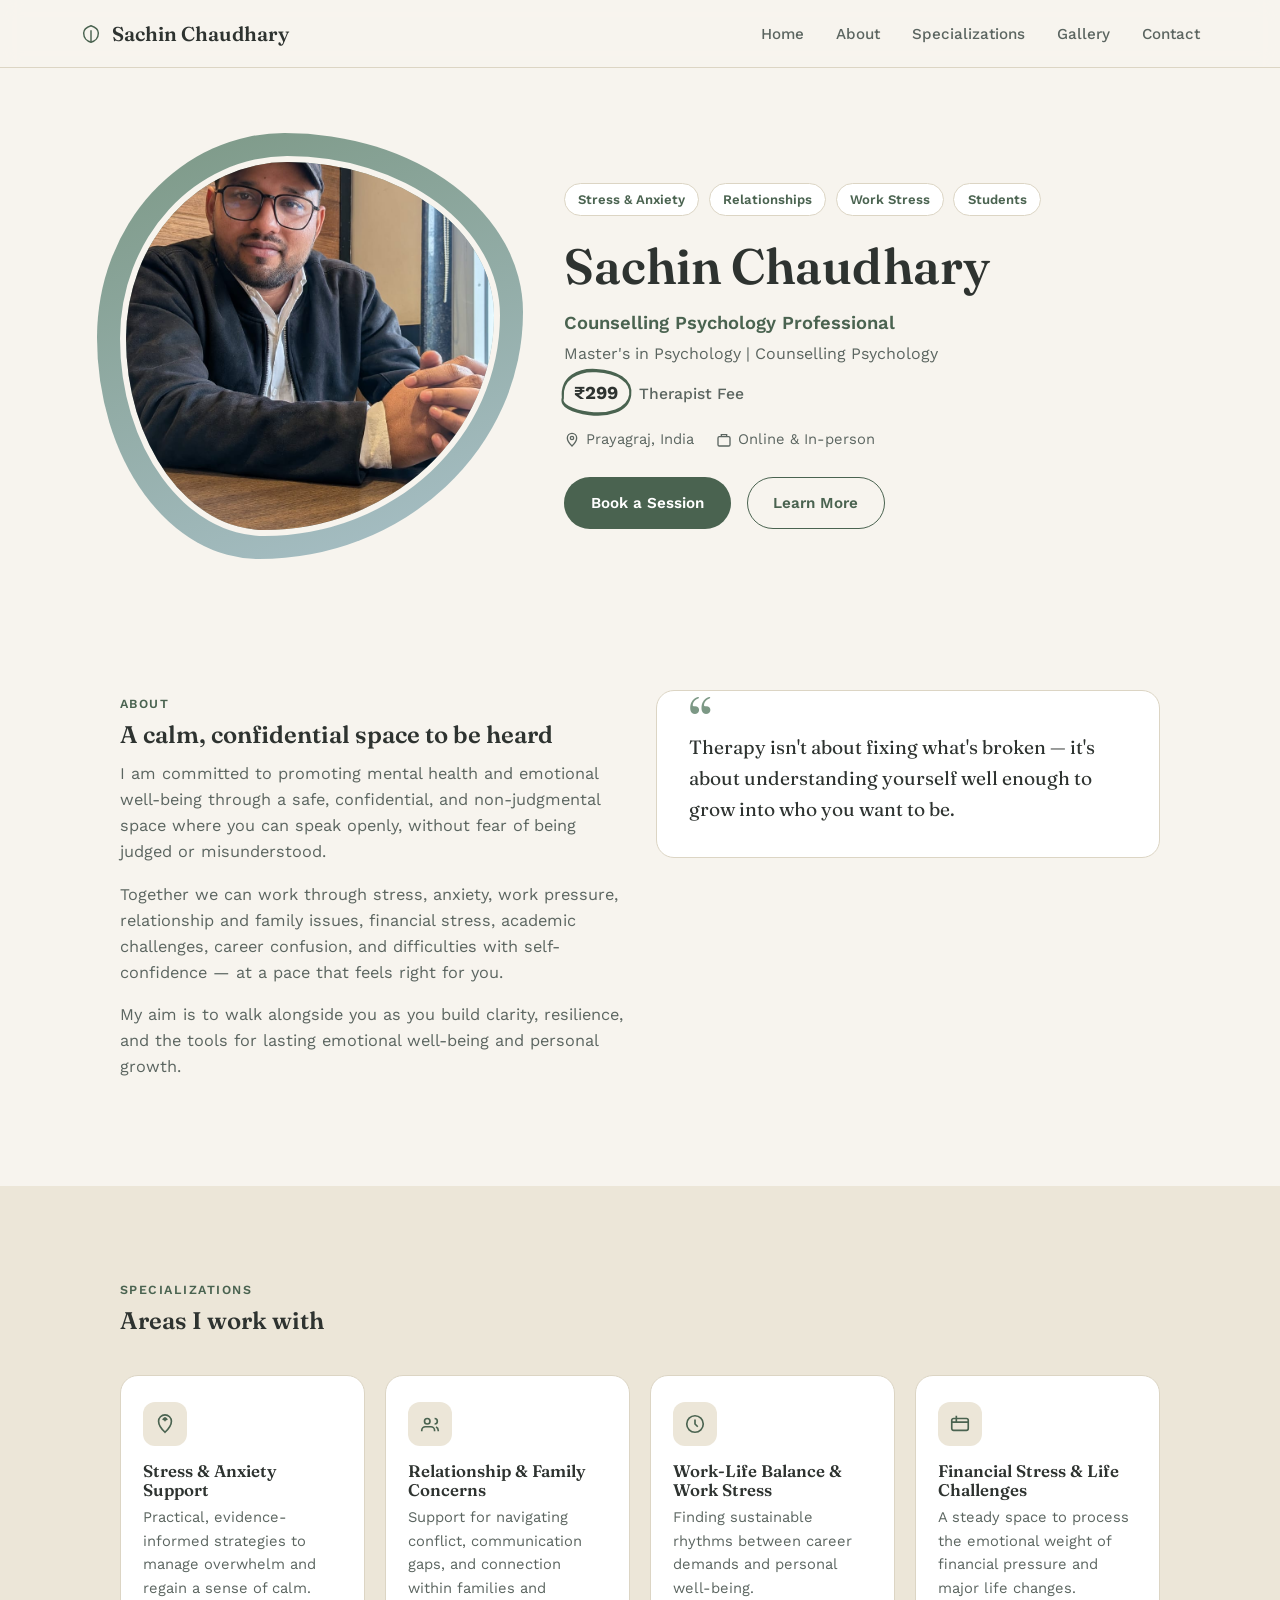
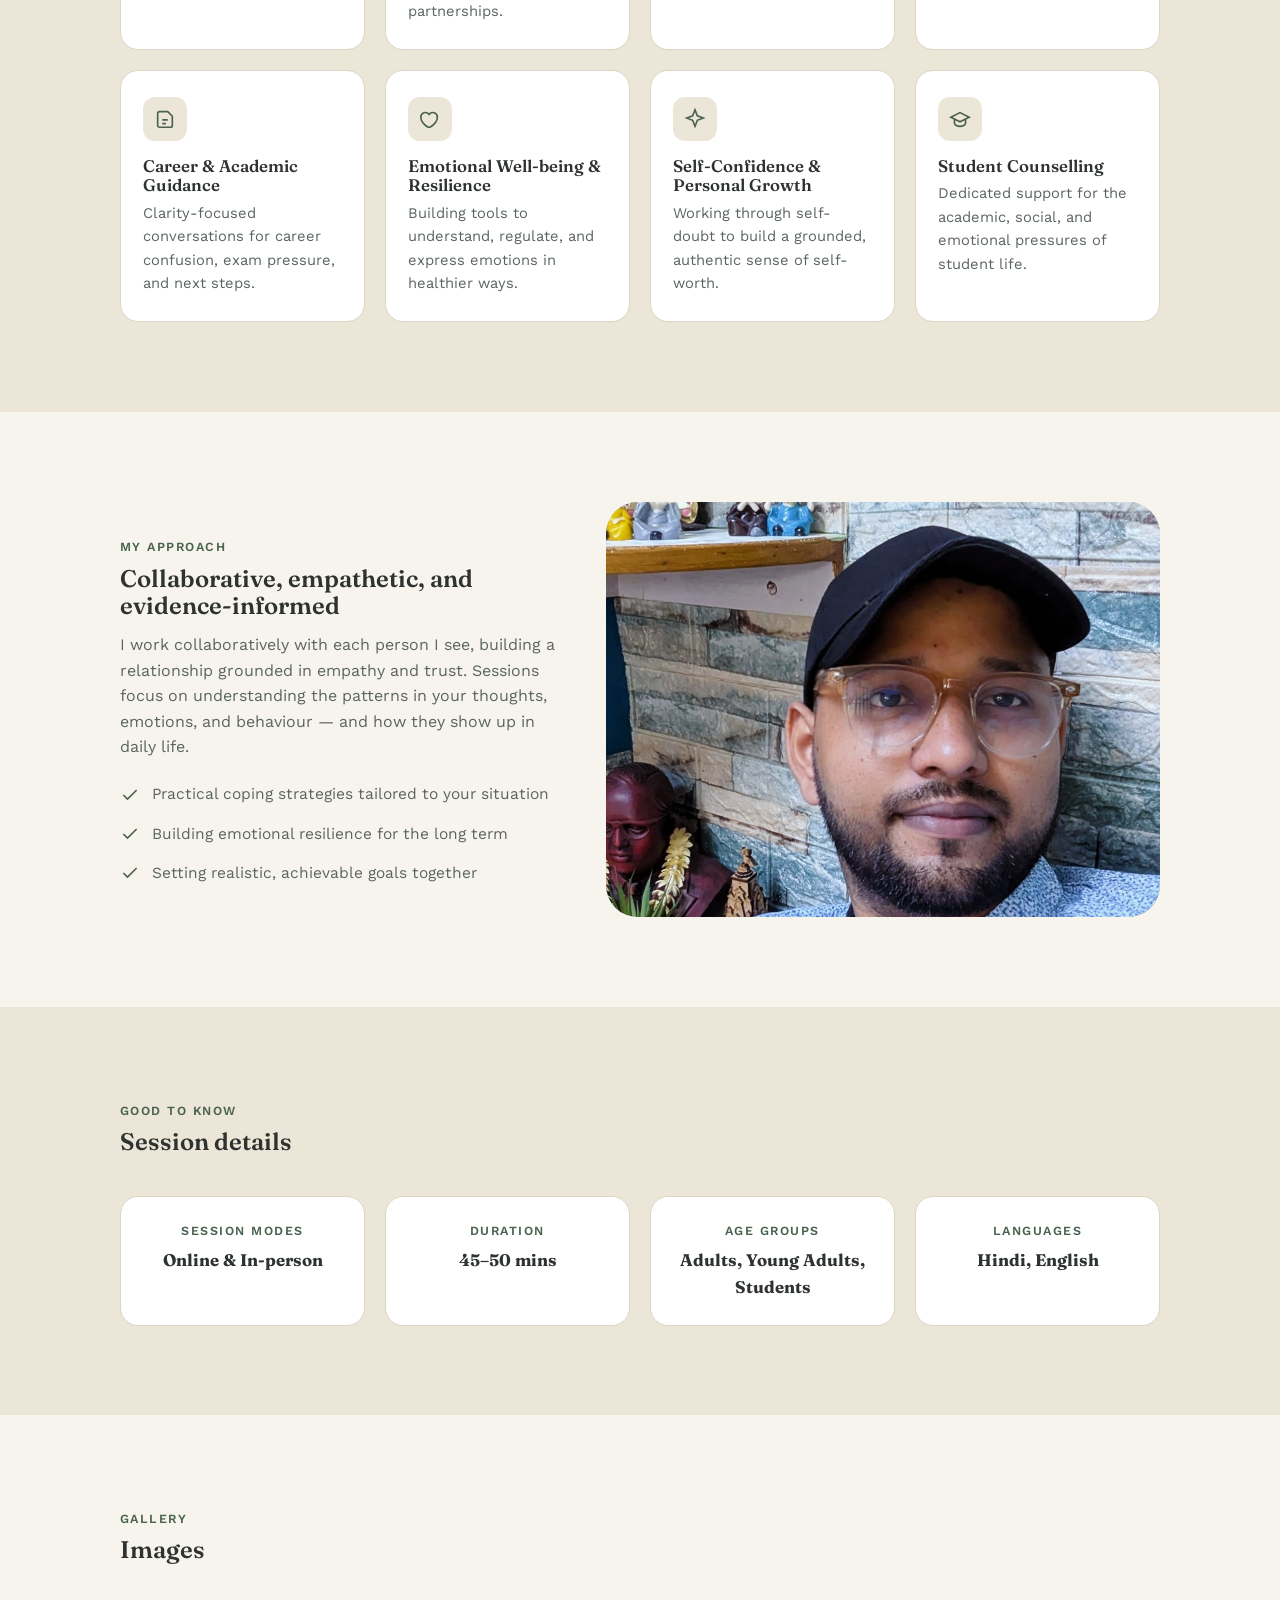
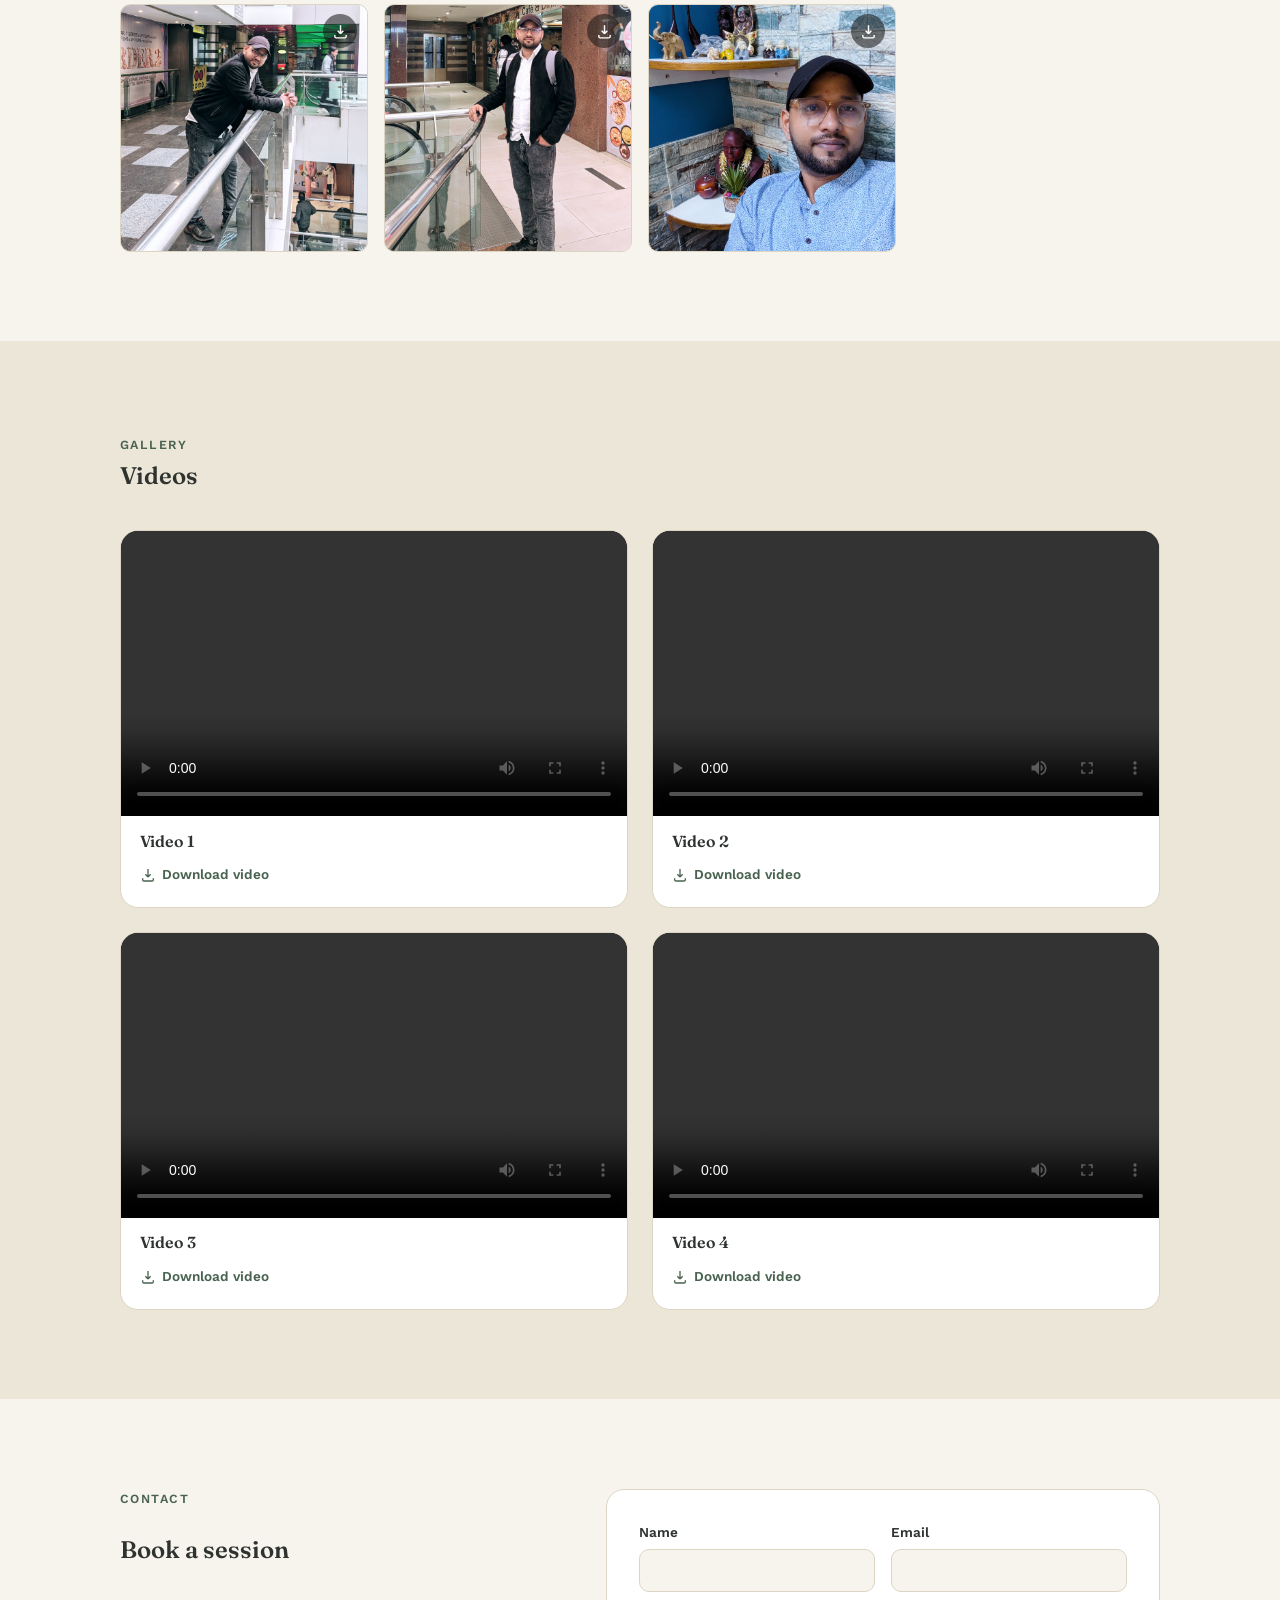
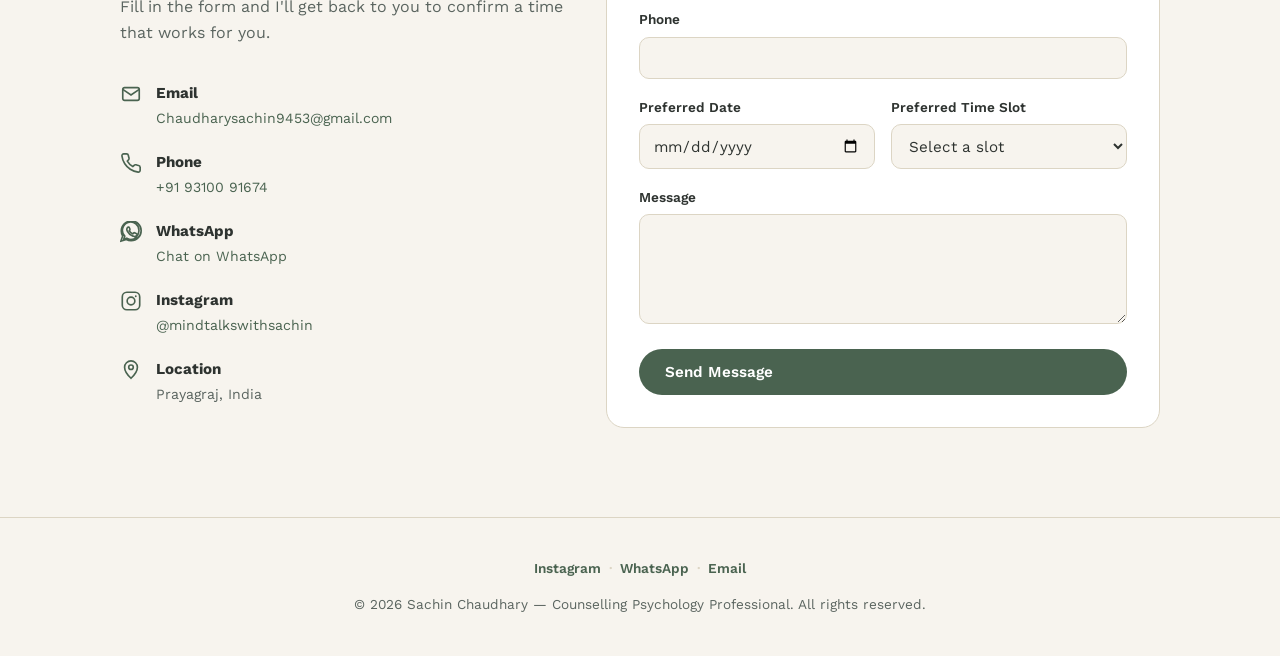
==== commit 43e312f8: "i added one video and improve key and gmail" ====
--- a/index.html
+++ b/index.html
@@ -64,6 +64,16 @@
       <h1 class="hero-title">Sachin Chaudhary</h1>
       <p class="hero-role">Counselling Psychology Professional</p>
       <p class="hero-qual">Master's in Psychology&nbsp;|&nbsp;Counselling Psychology</p>
+
+      <p class="hero-fee">
+        <span class="fee-highlight">
+          <svg class="fee-circle" viewBox="0 0 220 90" aria-hidden="true" preserveAspectRatio="none">
+            <path d="M14 55 C 8 20, 60 6, 110 8 C 170 10, 214 25, 208 50 C 202 78, 140 86, 90 82 C 40 78, 6 68, 14 55 Z" fill="none" stroke="var(--sage-deep)" stroke-width="6" stroke-linecap="round"/>
+          </svg>
+          <span class="fee-amount">&#8377;299</span>
+        </span>
+        <span class="fee-label">Therapist Fee</span>
+      </p>
 
       <div class="hero-meta">
         <span>
@@ -265,7 +275,7 @@
 
       <div class="contact-info-item">
         <svg viewBox="0 0 24 24" fill="none" stroke="currentColor" stroke-width="1.8"><rect x="3" y="5" width="18" height="14" rx="2"/><path d="m3 7 9 6 9-6"/></svg>
-        <div><strong>Email</strong><span><a href="mailto:sarafrajnavaz.hmfa@gmail.com">sarafrajnavaz.hmfa@gmail.com</a></span></div>
+        <div><strong>Email</strong><span><a href="mailto:Chaudharysachin9453@gmail.com">Chaudharysachin9453@gmail.com</a></span></div>
       </div>
       <div class="contact-info-item">
         <svg viewBox="0 0 24 24" fill="none" stroke="currentColor" stroke-width="1.8"><path d="M22 16.9v3a2 2 0 0 1-2.2 2 19.8 19.8 0 0 1-8.6-3.1 19.5 19.5 0 0 1-6-6 19.8 19.8 0 0 1-3.1-8.6A2 2 0 0 1 4.1 2h3a2 2 0 0 1 2 1.7c.1.9.4 1.9.7 2.7a2 2 0 0 1-.5 2.1L8 9.9a16 16 0 0 0 6 6l1.4-1.4a2 2 0 0 1 2.1-.5c.9.3 1.8.6 2.7.7a2 2 0 0 1 1.7 2Z"/></svg>
@@ -290,14 +300,14 @@
       service that lets a static site (no backend) send real emails.
       SETUP (one-time, 2 minutes):
         1. Go to https://web3forms.com
-        2. Enter sarafrajnavaz.hmfa@gmail.com and click "Create Access Key"
+        2. Enter Chaudharysachin9453@gmail.com and click "Create Access Key"
         3. Copy the access key you receive by email
         4. Paste it below, replacing YOUR_WEB3FORMS_ACCESS_KEY
       Until you do this, the form will show an error asking the visitor
       to email/WhatsApp you directly instead.
     -->
     <form class="contact-form" id="contactForm">
-      <input type="hidden" name="access_key" id="cf-accesskey" value="5862368f-dbd6-4d70-aba5-c5e550d1ab2c">
+      <input type="hidden" name="access_key" id="cf-accesskey" value="90cd1d9d-0a3a-4c43-9b24-633402b84389">
       <input type="hidden" name="subject" value="New enquiry from your therapist website">
       <!-- honeypot spam-trap field, keep it hidden -->
       <input type="checkbox" name="botcheck" class="hidden" style="display:none">
@@ -338,7 +348,7 @@
       </div>
       <button type="submit" class="btn btn-primary" id="cfSubmitBtn">Send Message</button>
       <div class="form-msg" id="formMsg">Thank you! Your message has been sent — I'll get back to you shortly.</div>
-      <div class="form-msg form-msg-error" id="formMsgError">Something went wrong sending your message. Please email <a href="mailto:sarafrajnavaz.hmfa@gmail.com">sarafrajnavaz.hmfa@gmail.com</a> or WhatsApp <a href="https://wa.me/919310091674" target="_blank" rel="noopener">+91 93100 91674</a> directly.</div>
+      <div class="form-msg form-msg-error" id="formMsgError">Something went wrong sending your message. Please email <a href="mailto:Chaudharysachin9453@gmail.com">Chaudharysachin9453@gmail.com</a> or WhatsApp <a href="https://wa.me/919310091674" target="_blank" rel="noopener">+91 93100 91674</a> directly.</div>
     </form>
   </div>
 </section>
@@ -364,7 +374,7 @@
       <span aria-hidden="true">·</span>
       <a href="https://wa.me/919310091674" target="_blank" rel="noopener">WhatsApp</a>
       <span aria-hidden="true">·</span>
-      <a href="mailto:sarafrajnavaz.hmfa@gmail.com">Email</a>
+      <a href="mailto:Chaudharysachin9453@gmail.com">Email</a>
     </div>
     &copy; <span id="year"></span> Sachin Chaudhary — Counselling Psychology Professional. All rights reserved.
   </div>
--- a/assets/css/style.css
+++ b/assets/css/style.css
@@ -208,7 +208,28 @@
 }
 .hero-title{ font-size: clamp(2.1rem, 4vw, 3.1rem); margin-bottom: .25em; }
 .hero-role{ font-size: 1.15rem; color: var(--sage-deep); font-weight: 600; margin-bottom: .2em; }
-.hero-qual{ color: var(--ink-soft); margin-bottom: 1rem; }
+.hero-qual{ color: var(--ink-soft); margin-bottom: .6rem; }
+.hero-fee{
+  display:flex; align-items:center; gap:.65em;
+  margin: 0 0 1.1rem;
+  font-size: .98rem; color: var(--ink-soft);
+}
+.fee-highlight{
+  position:relative;
+  display:inline-flex; align-items:center; justify-content:center;
+  padding: .12em .65em .18em;
+}
+.fee-circle{
+  position:absolute; inset: -10px -6px -8px;
+  width: calc(100% + 12px); height: calc(100% + 18px);
+  pointer-events:none;
+}
+.fee-amount{
+  position:relative; z-index:1;
+  font-weight:700; font-size:1.15rem; color: var(--ink);
+  font-family: var(--font-serif, inherit);
+}
+.fee-label{ font-weight:500; }
 .hero-meta{
   display:flex; flex-wrap:wrap; gap: 1.4rem;
   font-size: .92rem; color: var(--ink-soft);
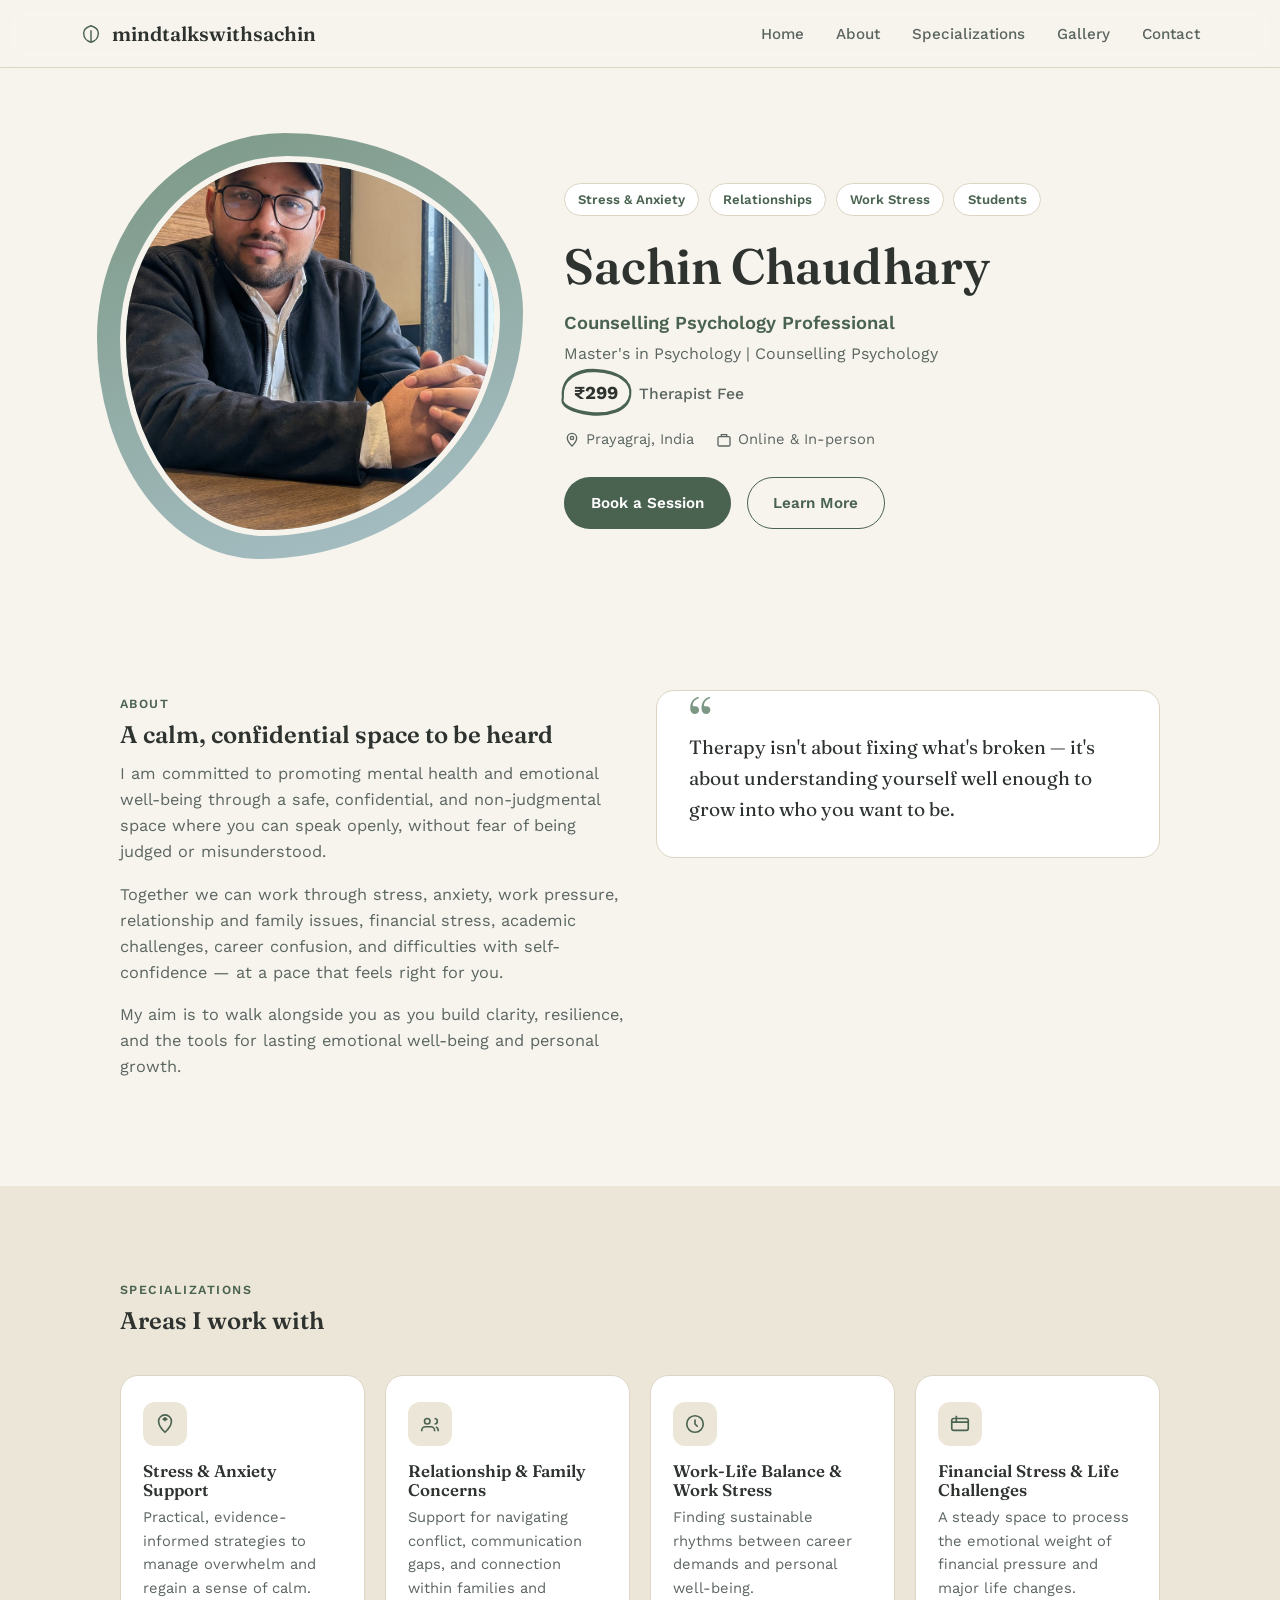
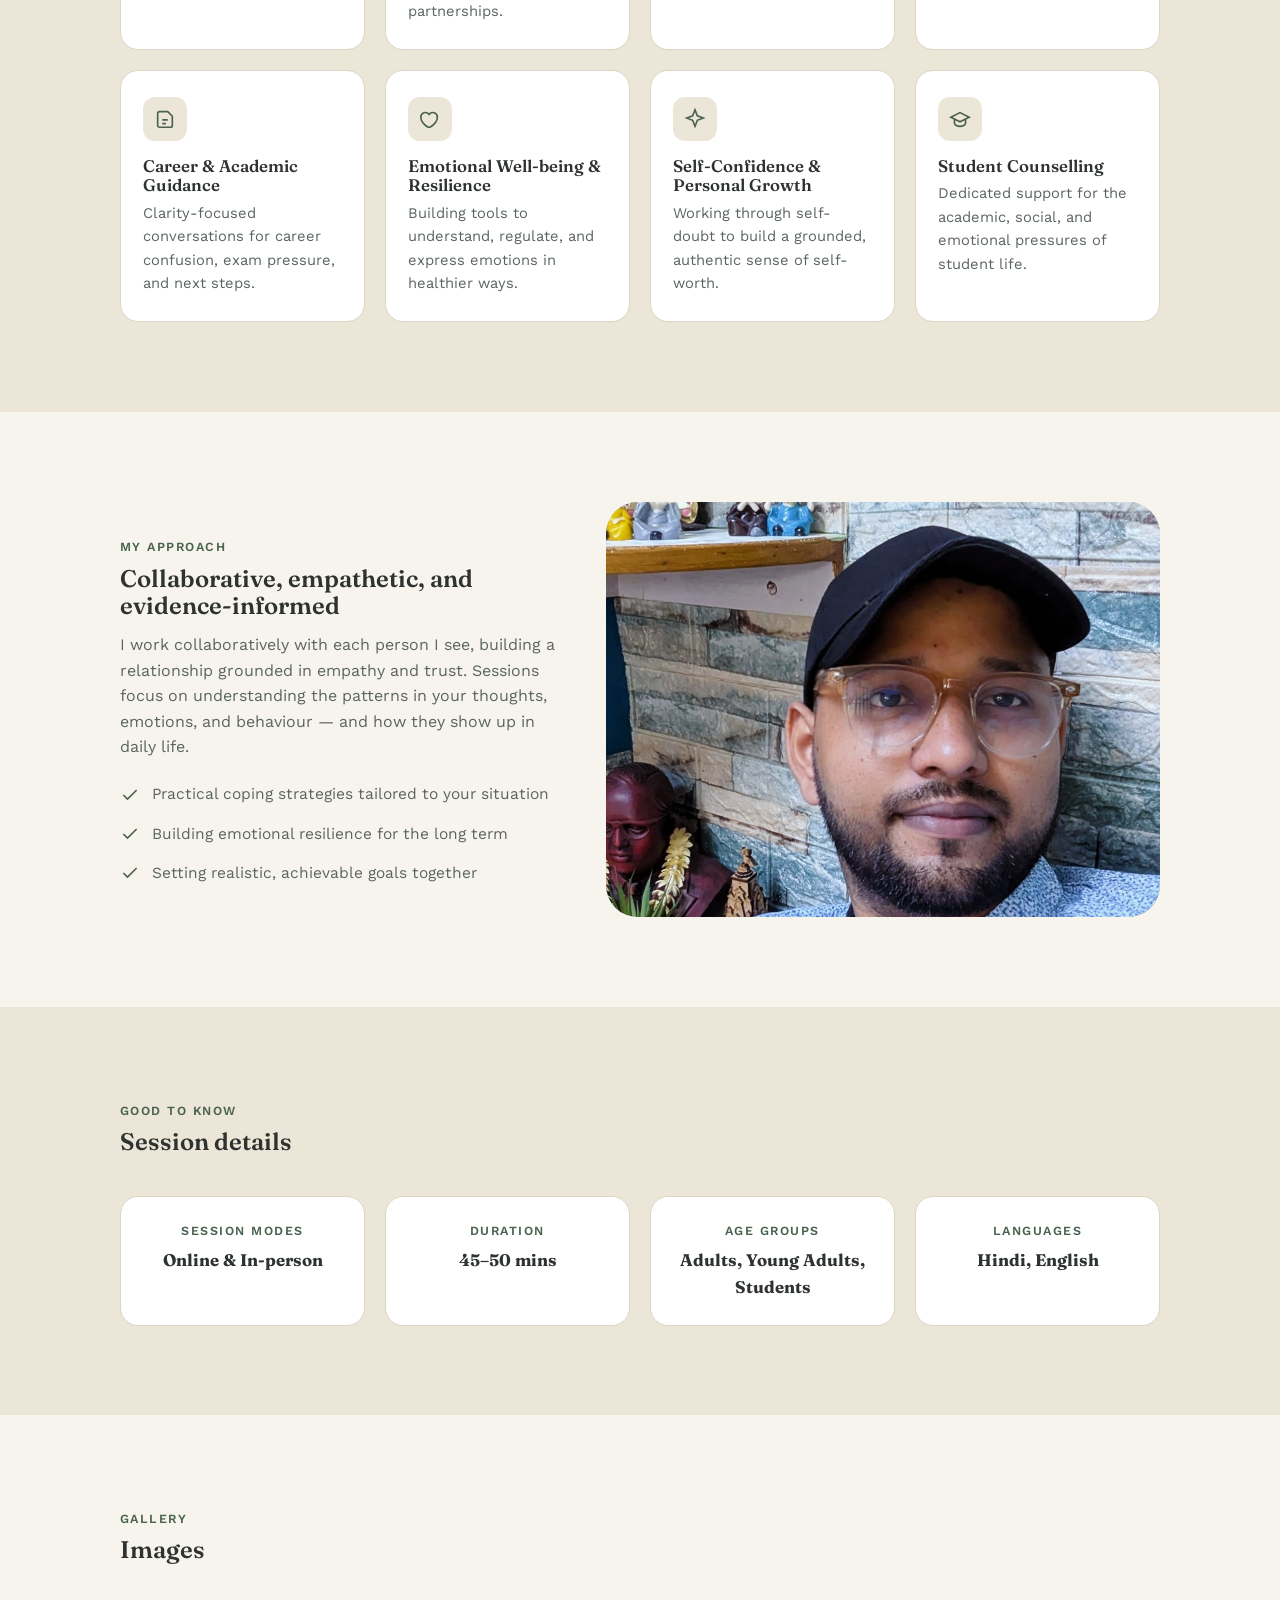
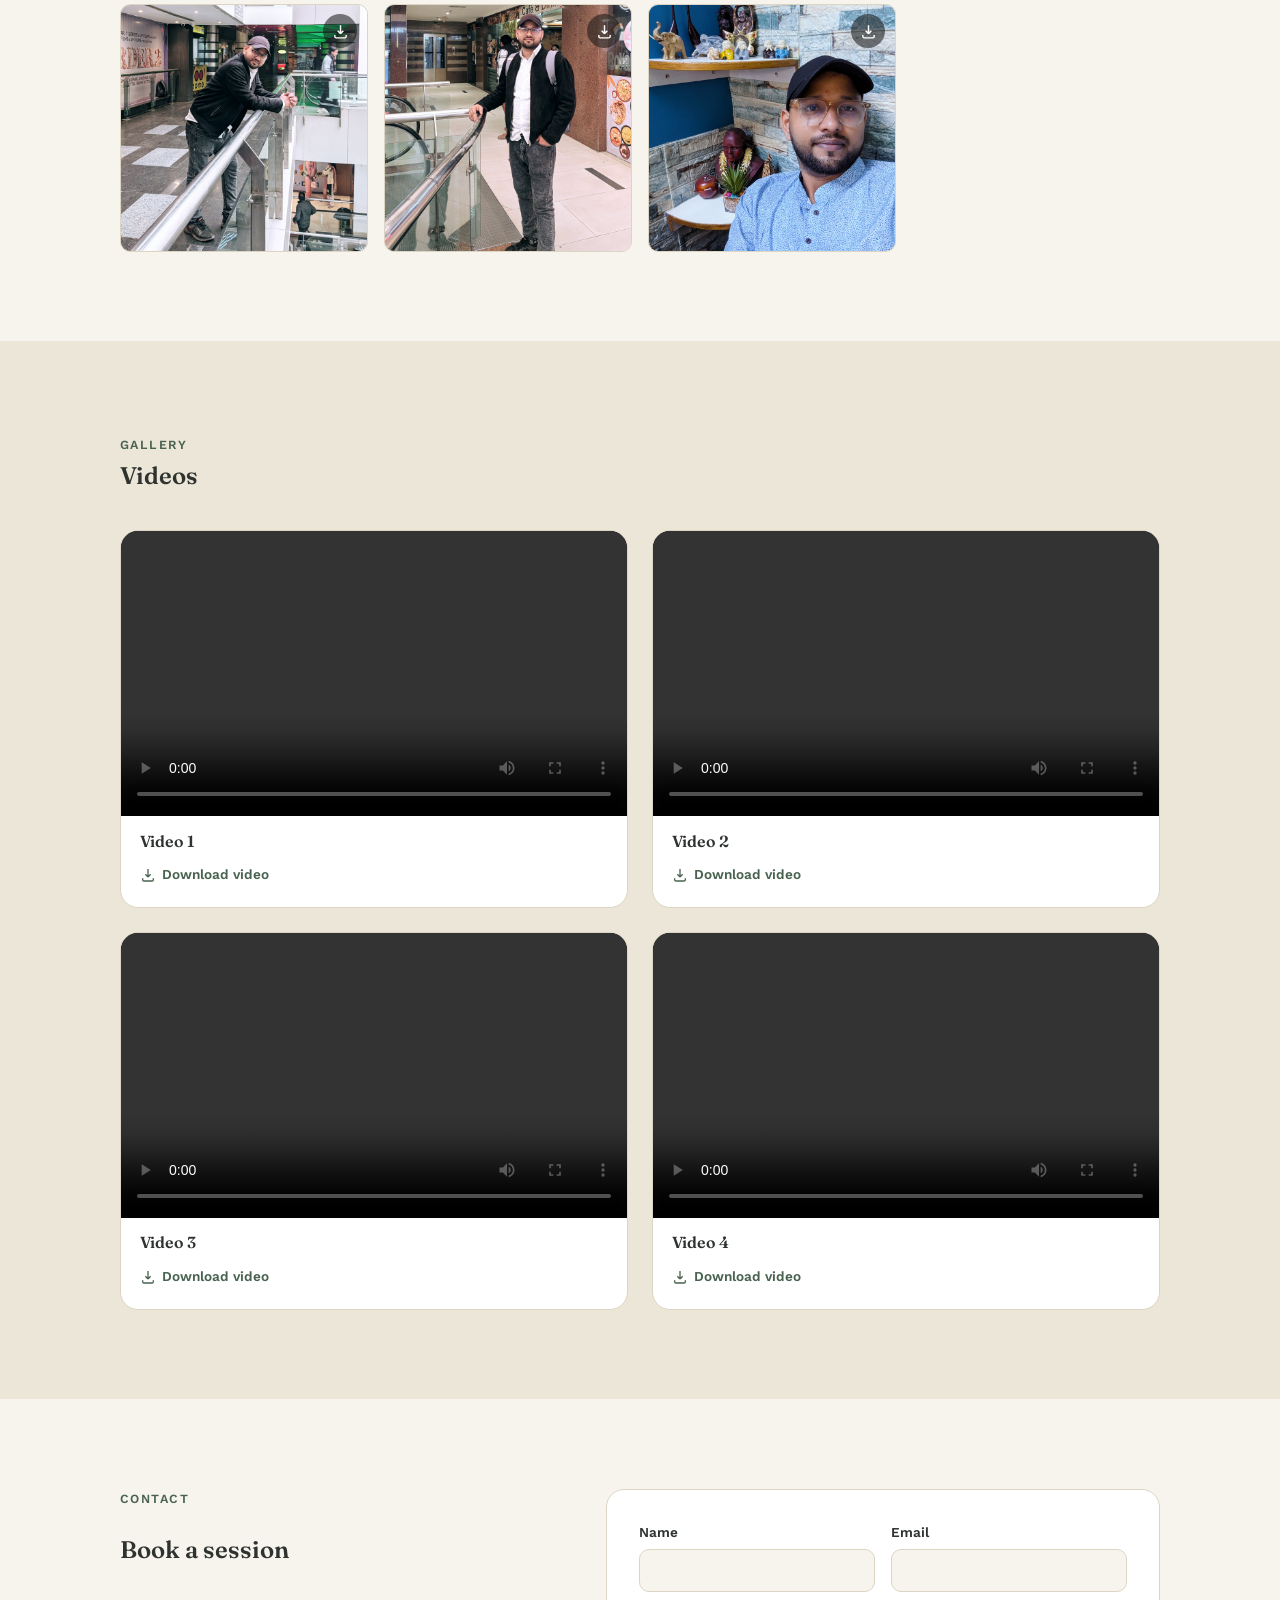
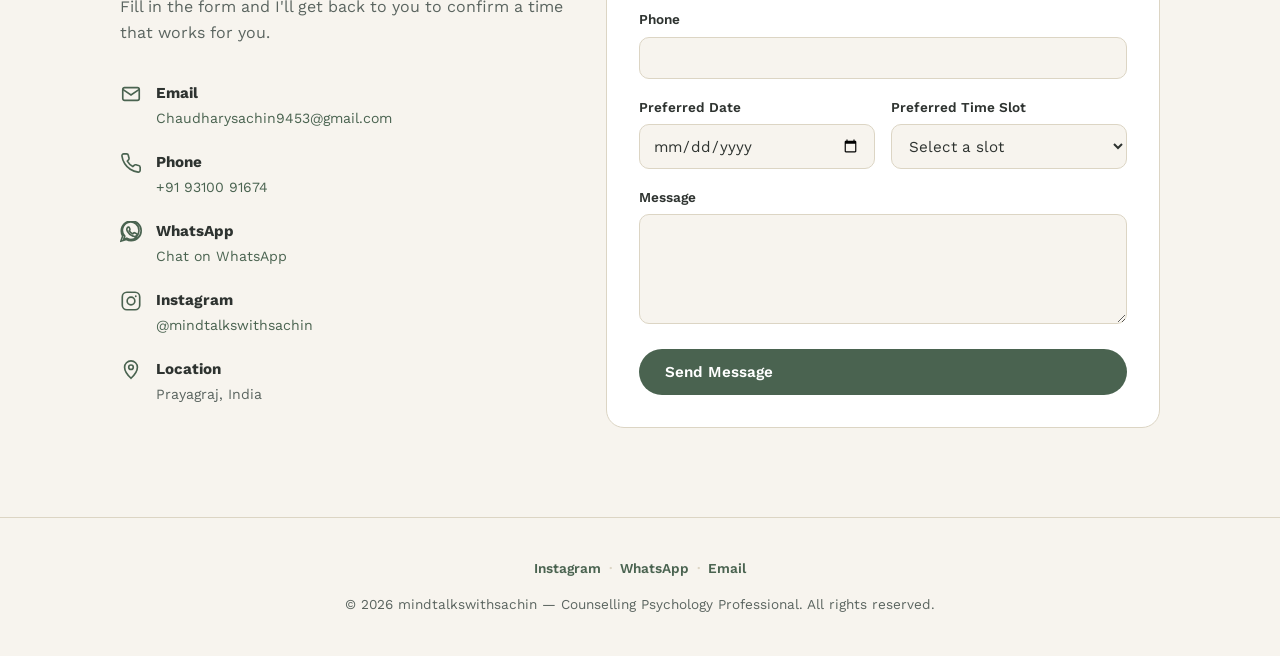
==== commit 571d075b: "Update brand name to mindtalkswithsachin" ====
--- a/index.html
+++ b/index.html
@@ -3,8 +3,8 @@
 <head>
 <meta charset="UTF-8">
 <meta name="viewport" content="width=device-width, initial-scale=1.0">
-<title>Sachin Chaudhary | Counselling Psychology Professional</title>
-<meta name="description" content="Sachin Chaudhary — Counselling Psychology Professional. A safe, confidential space for stress, anxiety, relationships and personal growth.">
+<title>mindtalkswithsachin | Counselling Psychology Professional</title>
+<meta name="description" content="mindtalkswithsachin — Counselling Psychology Professional. A safe, confidential space for stress, anxiety, relationships and personal growth.">
 <link rel="stylesheet" href="assets/css/style.css">
 </head>
 <body>
@@ -20,7 +20,7 @@
         <path d="M12 21c-4.5-1-8-4.7-8-10 0-3 2-6 8-8 6 2 8 5 8 8 0 5.3-3.5 9-8 10Z"/>
         <path d="M12 21V8"/>
       </svg>
-      Sachin Chaudhary
+      mindtalkswithsachin
     </a>
 
     <ul class="nav-links" id="navLinks">
@@ -376,7 +376,7 @@
       <span aria-hidden="true">·</span>
       <a href="mailto:Chaudharysachin9453@gmail.com">Email</a>
     </div>
-    &copy; <span id="year"></span> Sachin Chaudhary — Counselling Psychology Professional. All rights reserved.
+    &copy; <span id="year"></span> mindtalkswithsachin — Counselling Psychology Professional. All rights reserved.
   </div>
 </footer>
 
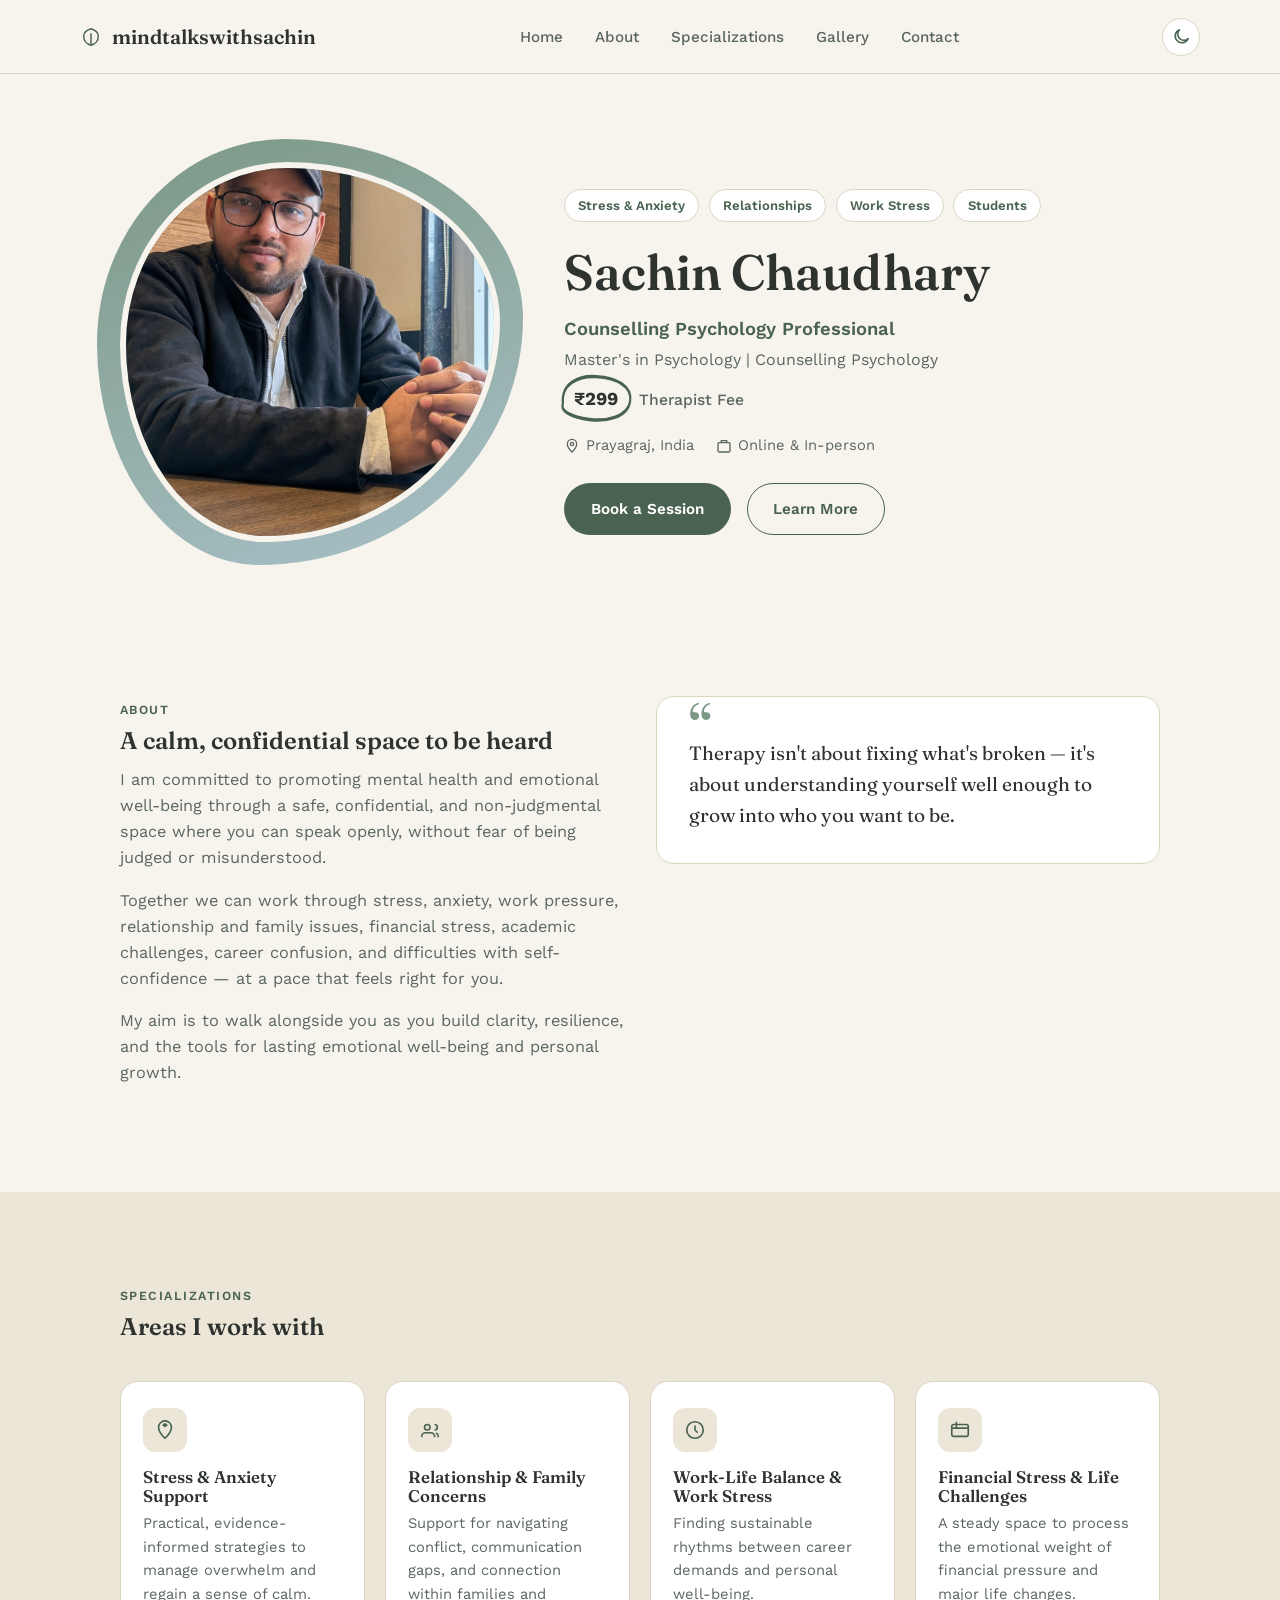
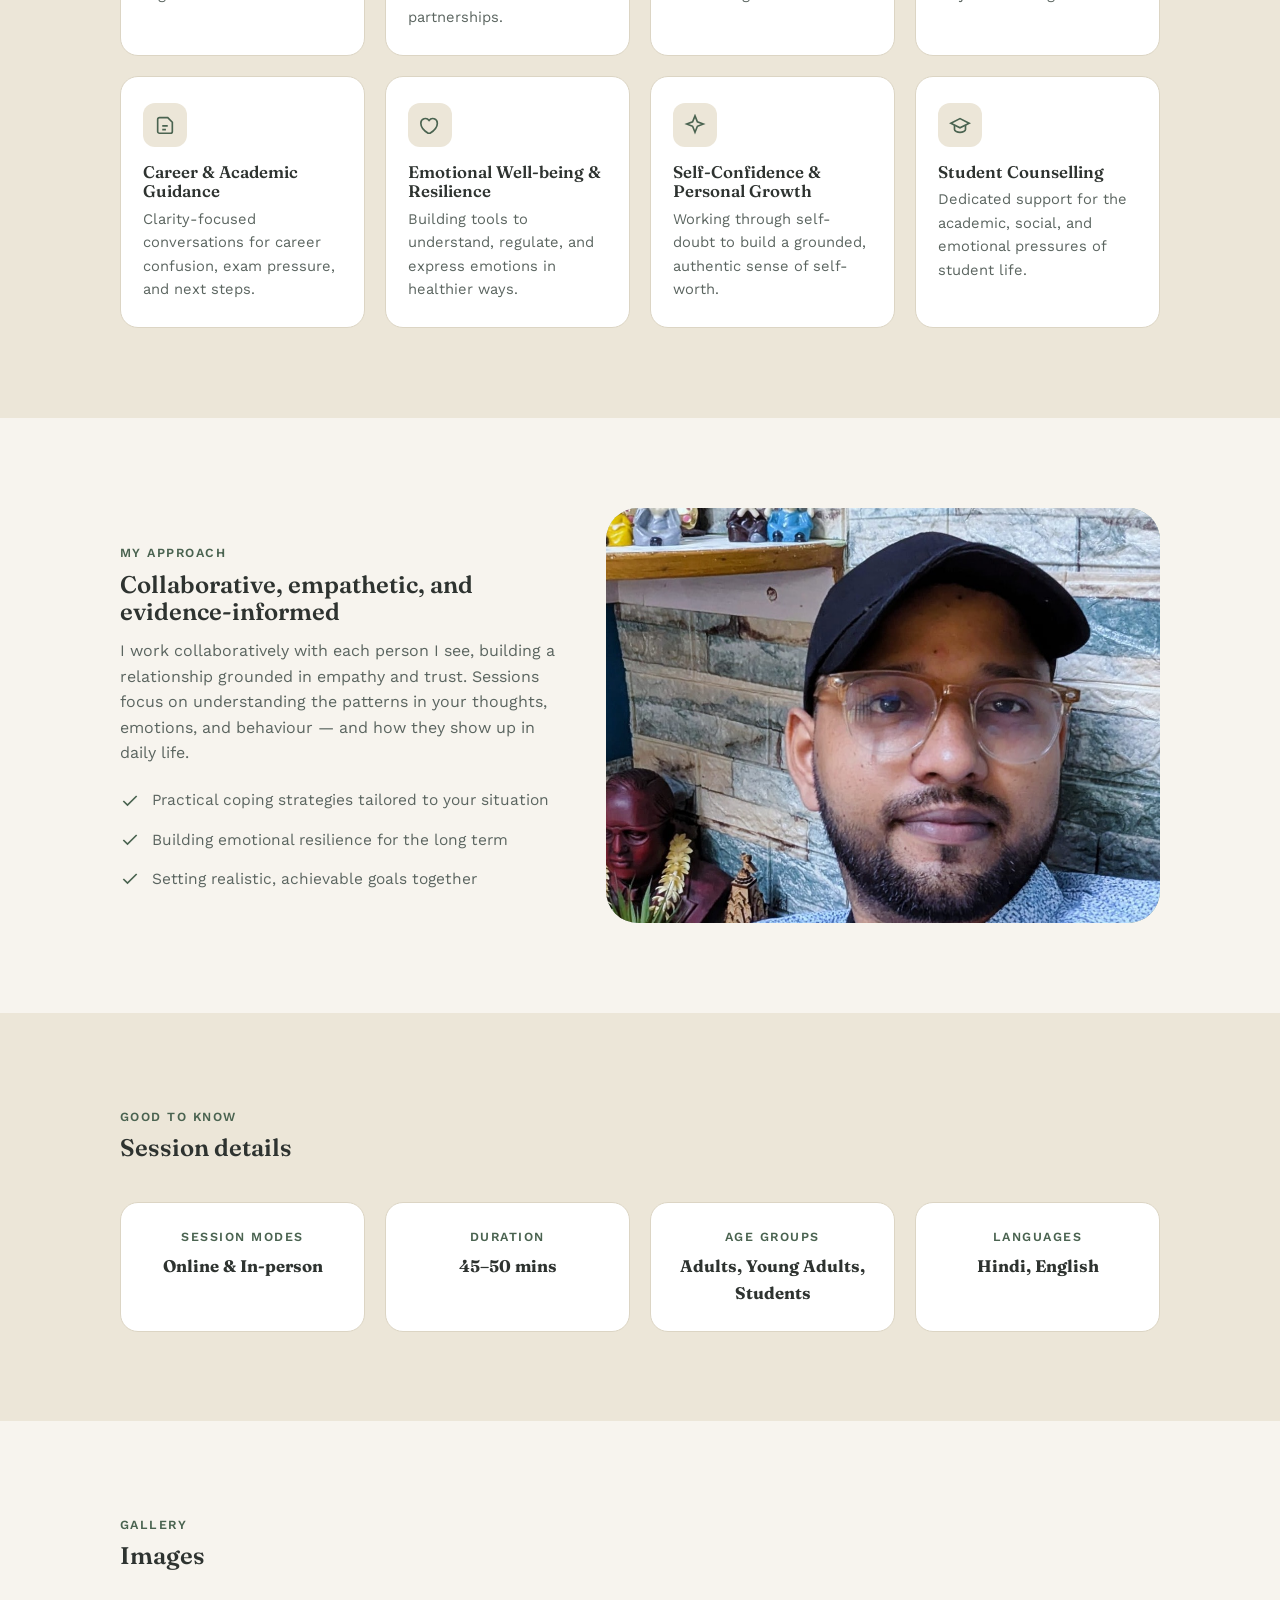
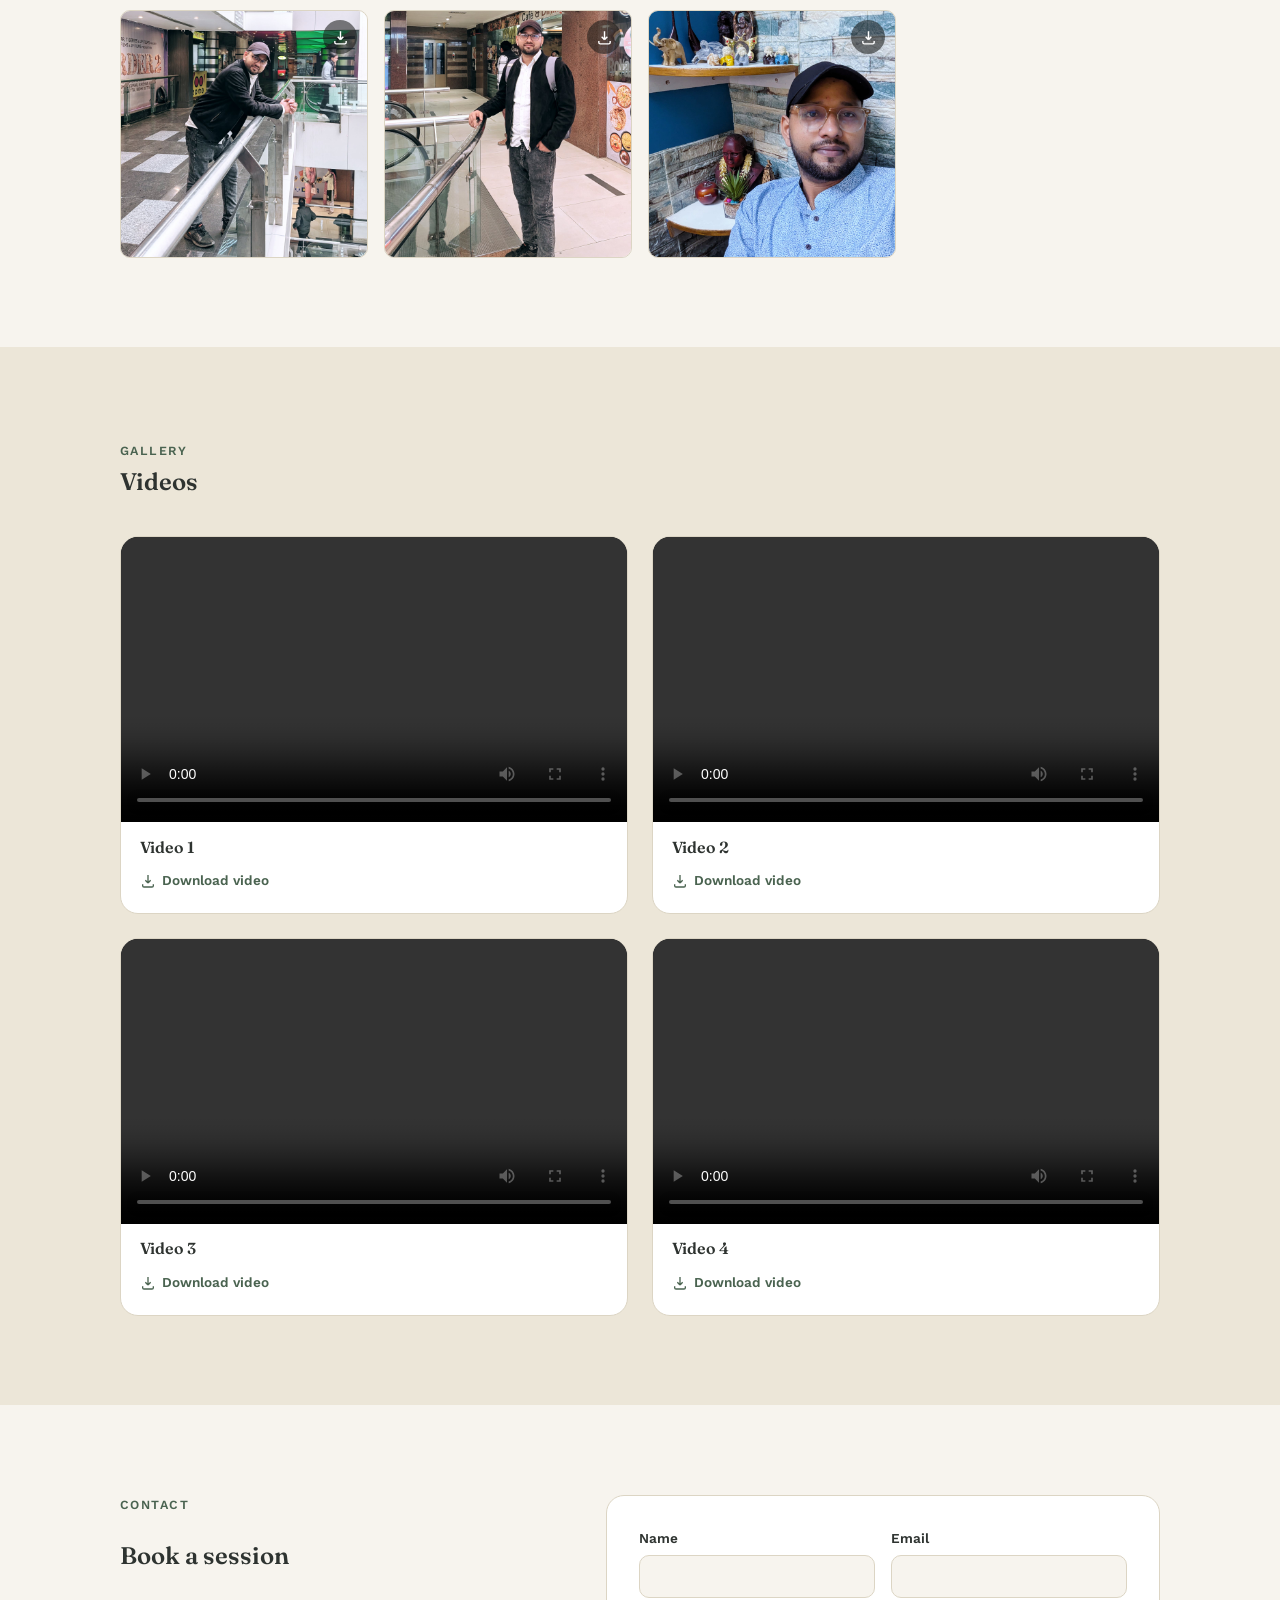
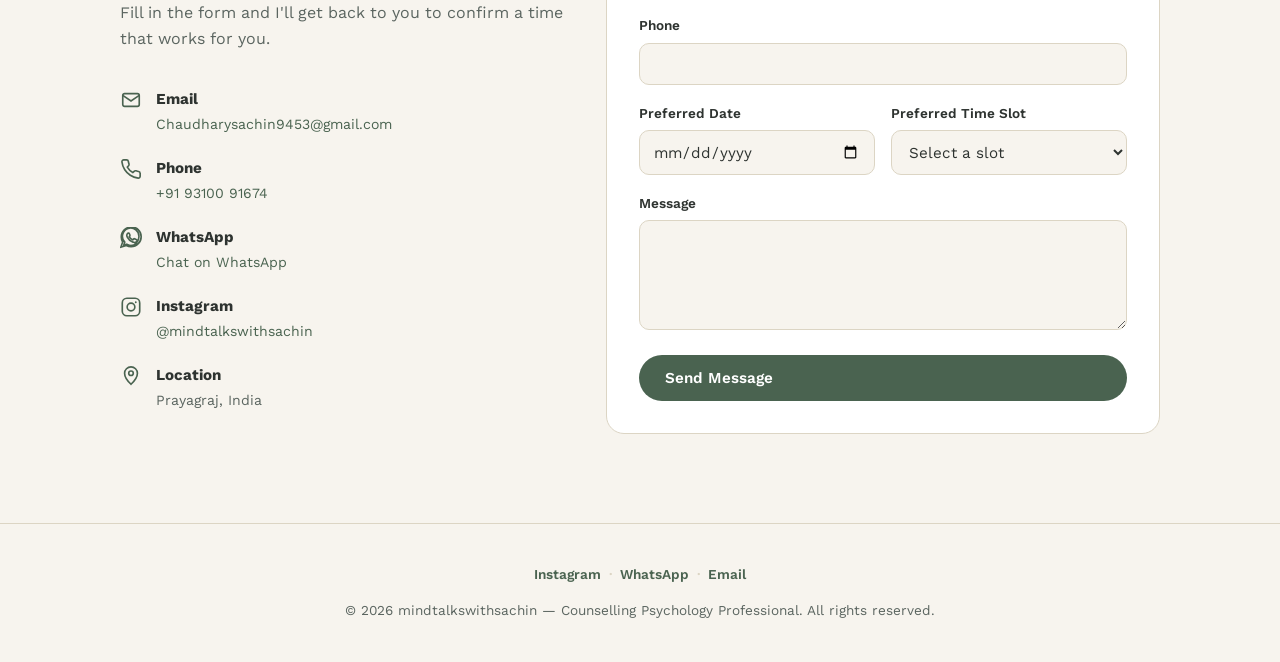
==== commit b67342d7: "Add files via upload Add dark theme toggle  - Add light/dark theme toggle button in header nav (su" ====
--- a/index.html
+++ b/index.html
@@ -5,6 +5,17 @@
 <meta name="viewport" content="width=device-width, initial-scale=1.0">
 <title>mindtalkswithsachin | Counselling Psychology Professional</title>
 <meta name="description" content="mindtalkswithsachin — Counselling Psychology Professional. A safe, confidential space for stress, anxiety, relationships and personal growth.">
+<!-- Set the theme before CSS paints, so there's no light-flash for
+     visitors who already chose (or whose OS prefers) dark mode. -->
+<script>
+  (function () {
+    try {
+      var saved = localStorage.getItem("theme");
+      var theme = saved || (window.matchMedia("(prefers-color-scheme: dark)").matches ? "dark" : "light");
+      document.documentElement.setAttribute("data-theme", theme);
+    } catch (e) {}
+  })();
+</script>
 <link rel="stylesheet" href="assets/css/style.css">
 </head>
 <body>
@@ -31,9 +42,16 @@
       <li><a href="#contact" class="nav-link">Contact</a></li>
     </ul>
 
-    <button class="nav-toggle" id="navToggle" aria-label="Toggle menu">
-      <span></span><span></span><span></span>
-    </button>
+    <div class="nav-controls">
+      <button class="theme-toggle" id="themeToggle" aria-label="Toggle dark mode">
+        <svg class="icon-sun" viewBox="0 0 24 24" fill="none" stroke="currentColor" stroke-width="2" stroke-linecap="round"><circle cx="12" cy="12" r="4.2"/><path d="M12 2.5v2.4M12 19.1v2.4M4.4 4.4l1.7 1.7M17.9 17.9l1.7 1.7M2.5 12h2.4M19.1 12h2.4M4.4 19.6l1.7-1.7M17.9 6.1l1.7-1.7"/></svg>
+        <svg class="icon-moon" viewBox="0 0 24 24" fill="none" stroke="currentColor" stroke-width="2" stroke-linecap="round" stroke-linejoin="round"><path d="M20.5 14.5A8.5 8.5 0 1 1 9.5 3.5a7 7 0 0 0 11 11Z"/></svg>
+      </button>
+
+      <button class="nav-toggle" id="navToggle" aria-label="Toggle menu">
+        <span></span><span></span><span></span>
+      </button>
+    </div>
   </nav>
 </header>
 
--- a/assets/css/style.css
+++ b/assets/css/style.css
@@ -19,6 +19,16 @@
   --line:        #DCD5C4;   /* hairline borders               */
   --white:       #FFFFFF;
 
+  /* ---- Surfaces that flip in dark mode (edit dark values below) ---- */
+  --surface:     var(--white); /* cards: spec-card, contact-form, video-card, etc. */
+  --header-bg:   rgba(247,244,238,.88);
+  --overlay-bg:  rgba(20,22,20,.88);       /* lightbox / dark overlays */
+  --btn-hover-bg: var(--ink);              /* btn-primary hover background */
+  --msg-success-bg: #E9F1EA;
+  --msg-error-bg:   #FBEAE8;
+  --msg-error-ink:  #B33A2E;
+  --shadow-soft: 0 14px 28px -18px rgba(46,51,48,.25);
+
   /* ---- Type ---- */
   --font-display: 'Fraunces', Georgia, serif;
   --font-body: 'Work Sans', -apple-system, BlinkMacSystemFont, sans-serif;
@@ -33,6 +43,38 @@
   /* ---- Motion ---- */
   --ease: cubic-bezier(.4,0,.2,1);
 }
+
+/* ===================================================================
+   DARK THEME
+   Toggled by setting data-theme="dark" on <html> (see theme toggle
+   script in main.js). Only the tokens that need to flip are redefined
+   here — everything else (spacing, radii, fonts) stays the same.
+=================================================================== */
+[data-theme="dark"]{
+  --sage:        #8FB09E;
+  --sage-deep:   #A9CBB4;
+  --sky:         #9FC0CB;
+  --sky-deep:    #C3DBE1;
+  --cream:       #1D211F;   /* page background */
+  --sand:        #262B28;   /* card / section-alt background */
+  --ink:         #ECEFEC;   /* primary text */
+  --ink-soft:    #A9B2AC;   /* secondary text */
+  --line:        #38403C;   /* hairline borders */
+  --white:       #FFFFFF;
+
+  --surface:     #262B28;
+  --header-bg:   rgba(20,23,21,.85);
+  --overlay-bg:  rgba(8,10,9,.92);
+  --btn-hover-bg: #10201A;
+  --msg-success-bg: #1F3227;
+  --msg-error-bg:   #3A211F;
+  --msg-error-ink:  #F0A399;
+  --shadow-soft: 0 14px 28px -18px rgba(0,0,0,.55);
+}
+
+/* Respect system preference for first-time visitors who have not
+   picked a theme yet (see main.js — it sets data-theme explicitly
+   once a person toggles or if the OS is set to dark on first visit). */
 
 *, *::before, *::after{ box-sizing: border-box; }
 html{ scroll-behavior: smooth; }
@@ -49,6 +91,7 @@
   background: var(--cream);
   line-height: 1.6;
   -webkit-font-smoothing: antialiased;
+  transition: background .3s var(--ease), color .3s var(--ease);
 }
 
 h1,h2,h3,h4{
@@ -98,7 +141,7 @@
 }
 .btn:hover{ transform: translateY(-2px); }
 .btn-primary{ background: var(--sage-deep); color: var(--white); }
-.btn-primary:hover{ background: var(--ink); color: var(--white); }
+.btn-primary:hover{ background: var(--btn-hover-bg); color: var(--white); }
 .btn-outline{ border-color: var(--sage-deep); color: var(--sage-deep); background: transparent; }
 .btn-outline:hover{ background: var(--sage-deep); color: var(--white); }
 
@@ -109,7 +152,7 @@
   position: sticky;
   top: 0;
   z-index: 50;
-  background: rgba(247,244,238,.88);
+  background: var(--header-bg);
   backdrop-filter: blur(10px);
   border-bottom: 1px solid var(--line);
 }
@@ -146,6 +189,8 @@
 .nav-links a:hover::after{ width: 100%; }
 .nav-links a:hover{ color: var(--ink); }
 
+.nav-controls{ display:flex; align-items:center; gap:.7rem; }
+
 .nav-toggle{
   display:none;
   background:none; border:none; padding:.4rem;
@@ -154,6 +199,24 @@
   display:block; width:24px; height:2px; background:var(--ink);
   margin: 5px 0; transition: all .25s var(--ease);
 }
+
+/* ---- Theme toggle (light/dark) ---- */
+.theme-toggle{
+  display:flex; align-items:center; justify-content:center;
+  width: 38px; height: 38px;
+  border-radius: 50%;
+  border: 1px solid var(--line);
+  background: var(--surface);
+  color: var(--sage-deep);
+  flex-shrink: 0;
+  transition: background .25s var(--ease), border-color .25s var(--ease), transform .25s var(--ease);
+}
+.theme-toggle:hover{ border-color: var(--sage-deep); transform: translateY(-2px); }
+.theme-toggle svg{ width: 19px; height: 19px; }
+.theme-toggle .icon-sun{ display: none; }
+.theme-toggle .icon-moon{ display: block; }
+[data-theme="dark"] .theme-toggle .icon-sun{ display: block; }
+[data-theme="dark"] .theme-toggle .icon-moon{ display: none; }
 
 /* ===================================================================
    HERO
@@ -202,7 +265,7 @@
   font-weight: 600;
   padding: .4em 1em;
   border-radius: 999px;
-  background: var(--white);
+  background: var(--surface);
   border: 1px solid var(--line);
   color: var(--sage-deep);
 }
@@ -249,7 +312,7 @@
 }
 .about-text p{ font-size: 1.02rem; }
 .about-quote{
-  background: var(--white);
+  background: var(--surface);
   border-radius: var(--radius-md);
   padding: 2rem;
   border: 1px solid var(--line);
@@ -277,7 +340,7 @@
   gap: 1.25rem;
 }
 .spec-card{
-  background: var(--white);
+  background: var(--surface);
   border: 1px solid var(--line);
   border-radius: var(--radius-md);
   padding: 1.6rem 1.4rem;
@@ -285,7 +348,7 @@
 }
 .spec-card:hover{
   transform: translateY(-4px);
-  box-shadow: 0 14px 28px -18px rgba(46,51,48,.25);
+  box-shadow: var(--shadow-soft);
   border-color: var(--sage);
 }
 .spec-icon{
@@ -333,7 +396,7 @@
   gap: 1.25rem;
 }
 .detail-block{
-  background: var(--white);
+  background: var(--surface);
   border-radius: var(--radius-md);
   padding: 1.5rem;
   border: 1px solid var(--line);
@@ -382,7 +445,7 @@
 /* Lightbox */
 .lightbox{
   position: fixed; inset: 0; z-index: 200;
-  background: rgba(20,22,20,.88);
+  background: var(--overlay-bg);
   display:flex; align-items:center; justify-content:center;
   padding: 2rem;
   opacity: 0; pointer-events: none;
@@ -408,7 +471,7 @@
   gap: 1.5rem;
 }
 .video-card{
-  background: var(--white);
+  background: var(--surface);
   border: 1px solid var(--line);
   border-radius: var(--radius-md);
   overflow: hidden;
@@ -440,7 +503,7 @@
 .contact-info-item span{ font-size:.88rem; color: var(--ink-soft); }
 
 .contact-form{
-  background: var(--white);
+  background: var(--surface);
   border: 1px solid var(--line);
   border-radius: var(--radius-md);
   padding: 2rem;
@@ -464,7 +527,7 @@
 .field input:focus, .field textarea:focus, .field select:focus{
   outline: none;
   border-color: var(--sage-deep);
-  background: var(--white);
+  background: var(--surface);
 }
 .field textarea{ resize: vertical; min-height: 110px; }
 
@@ -472,17 +535,17 @@
   display:none;
   padding: .9em 1.1em;
   border-radius: var(--radius-sm);
-  background: #E9F1EA;
+  background: var(--msg-success-bg);
   color: var(--sage-deep);
   font-size: .9rem;
   font-weight: 600;
 }
 .form-msg.is-visible{ display:block; }
 .form-msg-error{
-  background: #FBEAE8;
-  color: #B33A2E;
-}
-.form-msg-error a{ color: #B33A2E; text-decoration: underline; }
+  background: var(--msg-error-bg);
+  color: var(--msg-error-ink);
+}
+.form-msg-error a{ color: var(--msg-error-ink); text-decoration: underline; }
 .btn[disabled]{ opacity: .65; cursor: not-allowed; transform: none !important; }
 
 /* ===================================================================
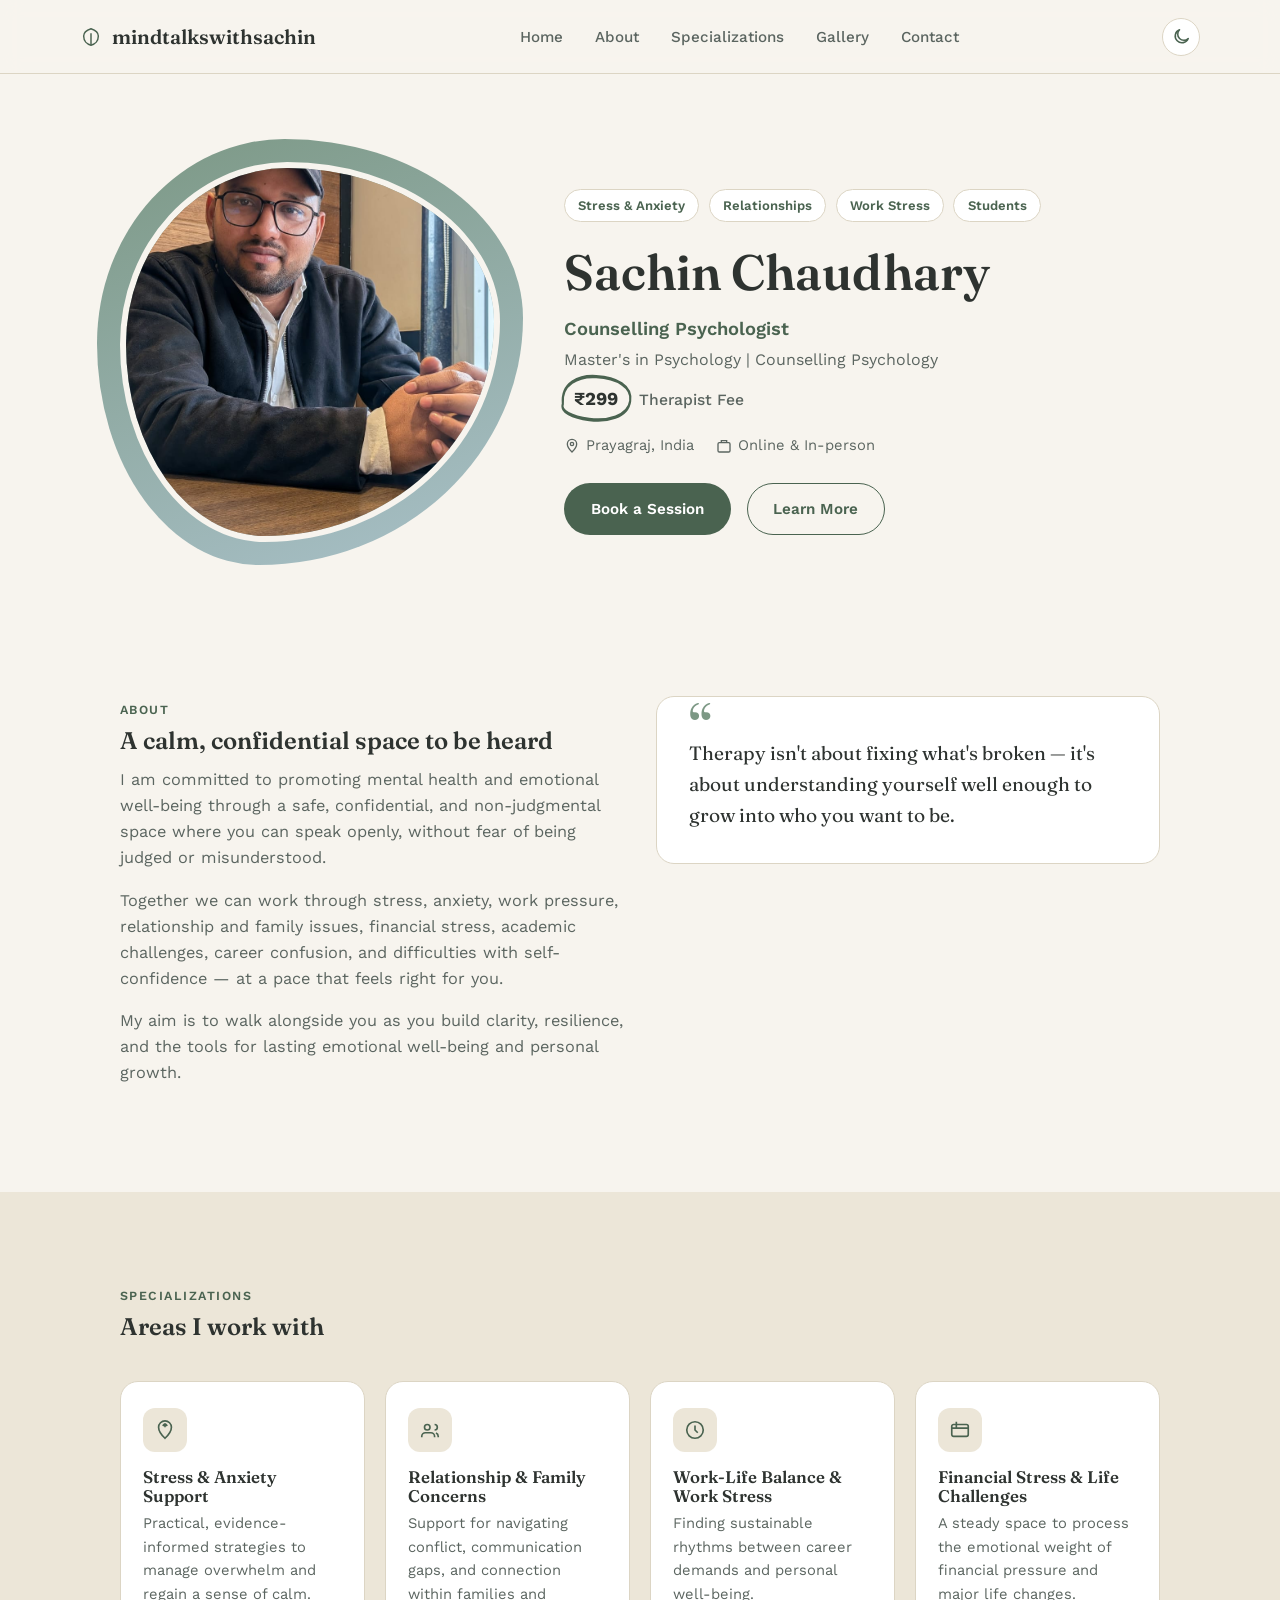
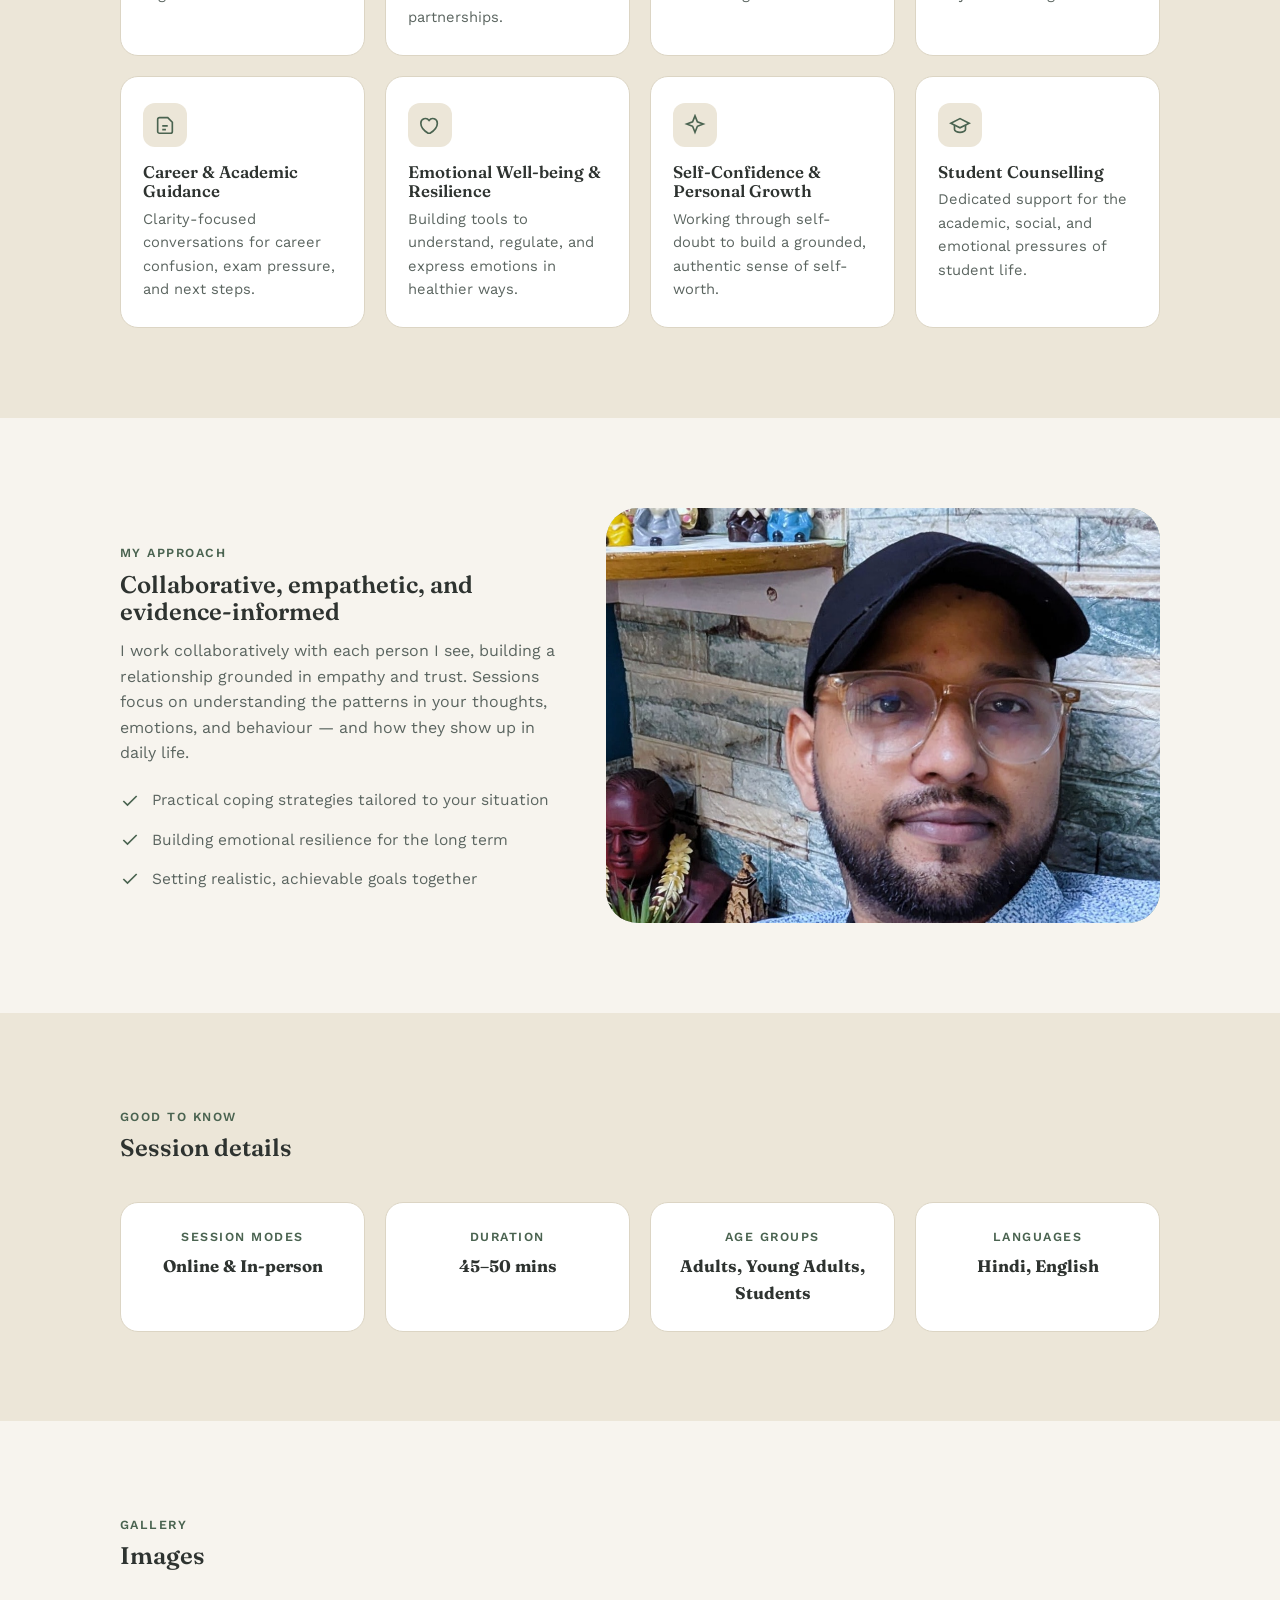
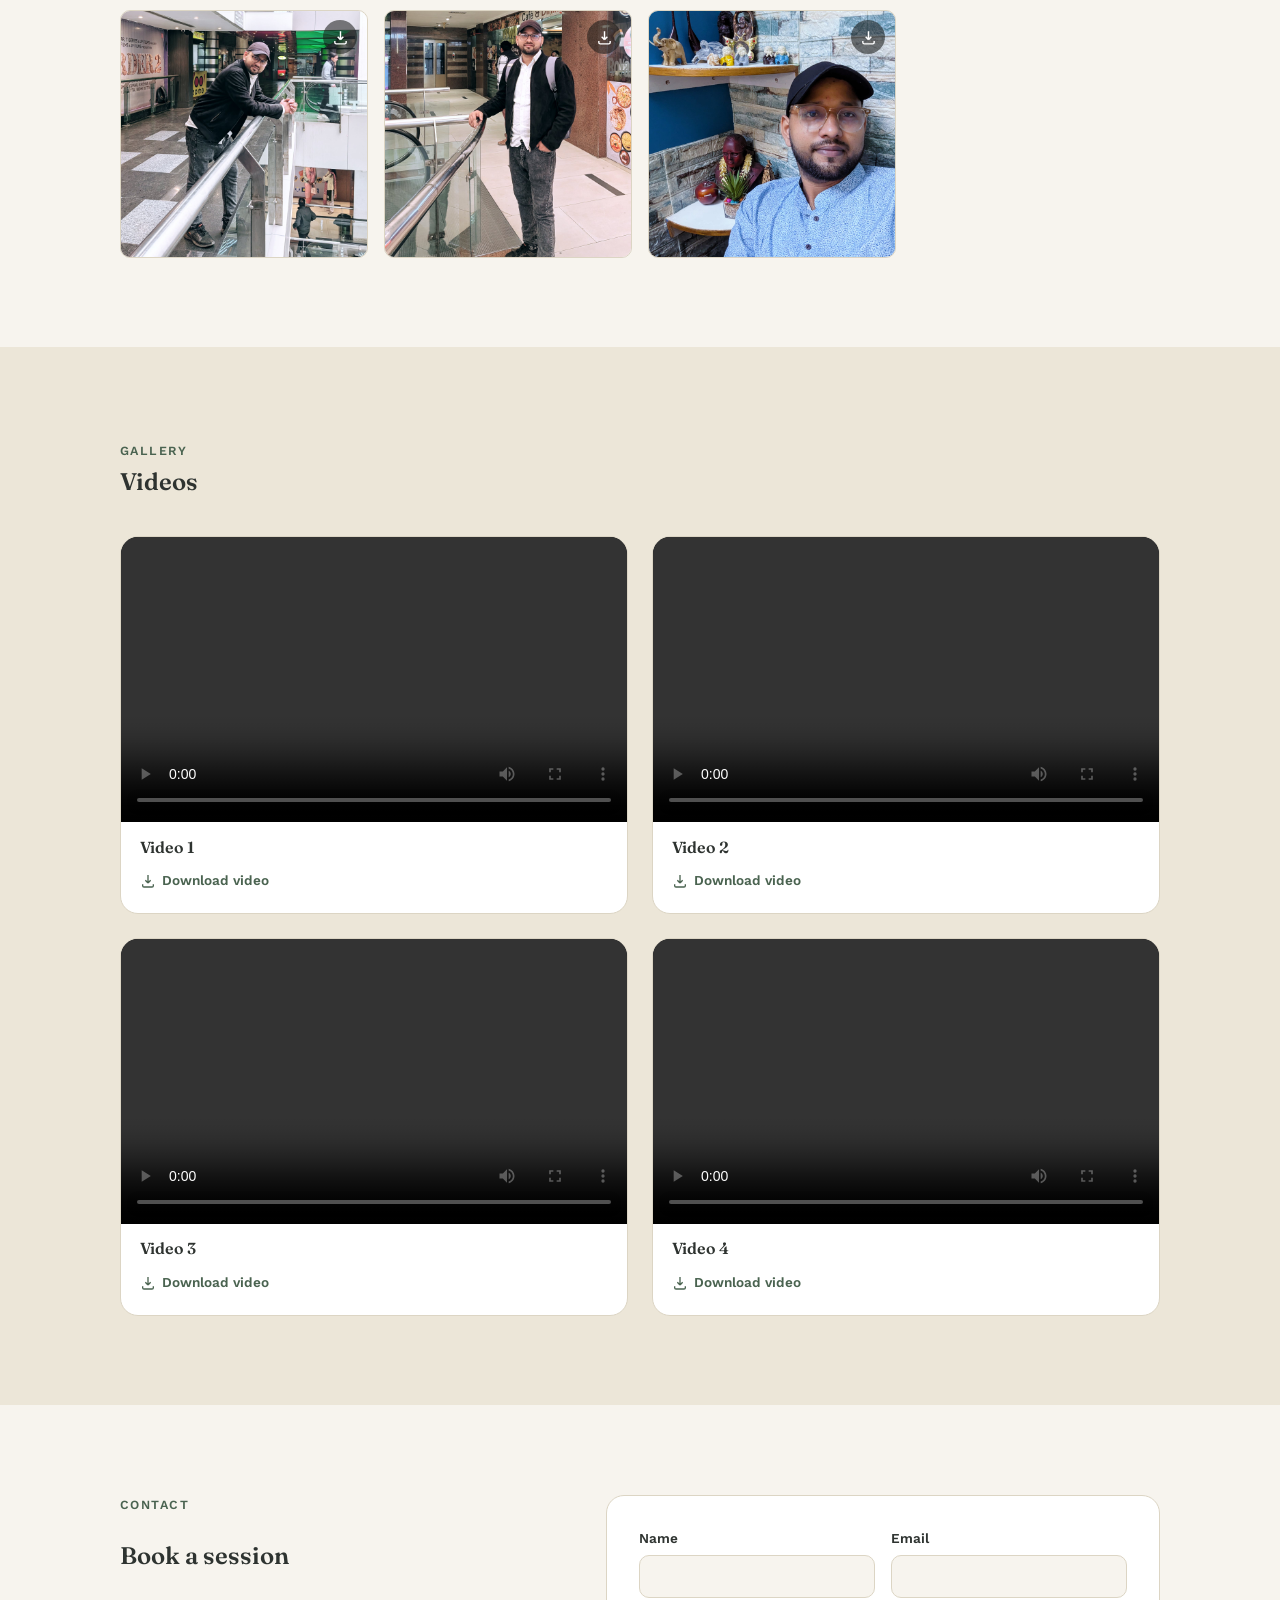
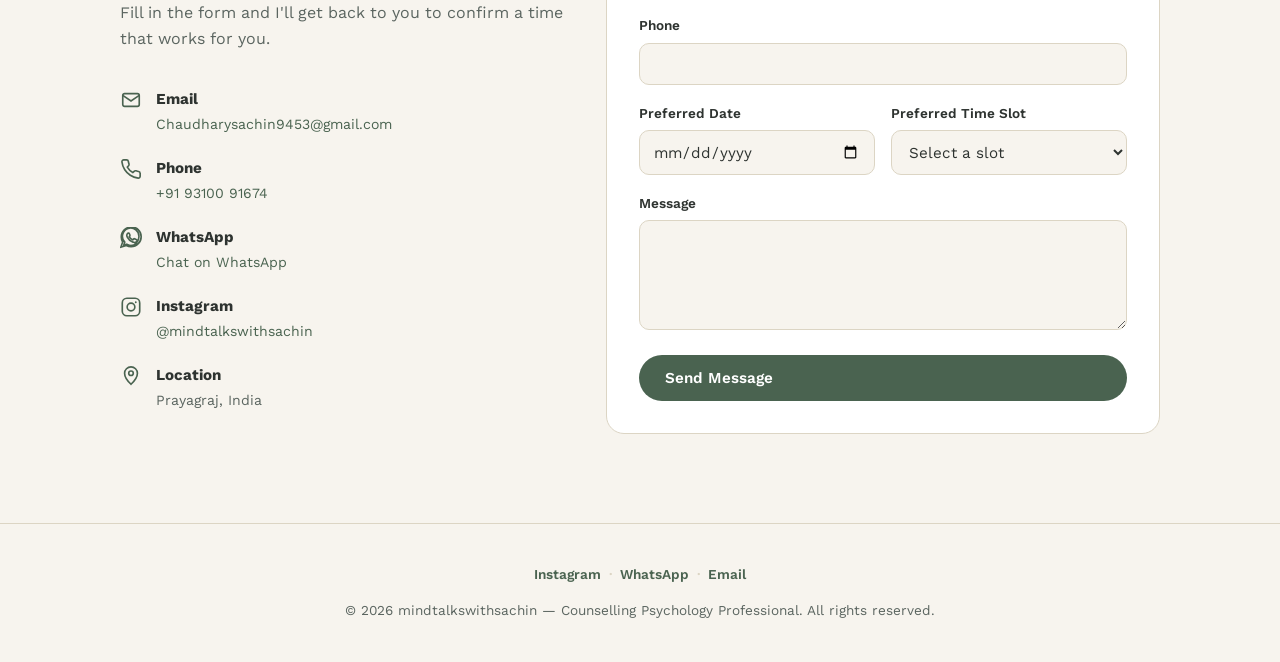
==== commit 3490fd60: "Add files via upload" ====
--- a/index.html
+++ b/index.html
@@ -5,16 +5,12 @@
 <meta name="viewport" content="width=device-width, initial-scale=1.0">
 <title>mindtalkswithsachin | Counselling Psychology Professional</title>
 <meta name="description" content="mindtalkswithsachin — Counselling Psychology Professional. A safe, confidential space for stress, anxiety, relationships and personal growth.">
-<!-- Set the theme before CSS paints, so there's no light-flash for
-     visitors who already chose (or whose OS prefers) dark mode. -->
+<!-- Site always opens in light theme — every time the page loads,
+     regardless of any previous toggle or the device's OS dark-mode
+     setting. Dark mode only applies for the current page view after
+     the visitor clicks the toggle; a refresh/new visit goes back to light. -->
 <script>
-  (function () {
-    try {
-      var saved = localStorage.getItem("theme");
-      var theme = saved || (window.matchMedia("(prefers-color-scheme: dark)").matches ? "dark" : "light");
-      document.documentElement.setAttribute("data-theme", theme);
-    } catch (e) {}
-  })();
+  document.documentElement.setAttribute("data-theme", "light");
 </script>
 <link rel="stylesheet" href="assets/css/style.css">
 </head>
@@ -80,7 +76,7 @@
 
       <!-- EDIT: name / title / qualification -->
       <h1 class="hero-title">Sachin Chaudhary</h1>
-      <p class="hero-role">Counselling Psychology Professional</p>
+      <p class="hero-role">Counselling Psychologist</p>
       <p class="hero-qual">Master's in Psychology&nbsp;|&nbsp;Counselling Psychology</p>
 
       <p class="hero-fee">
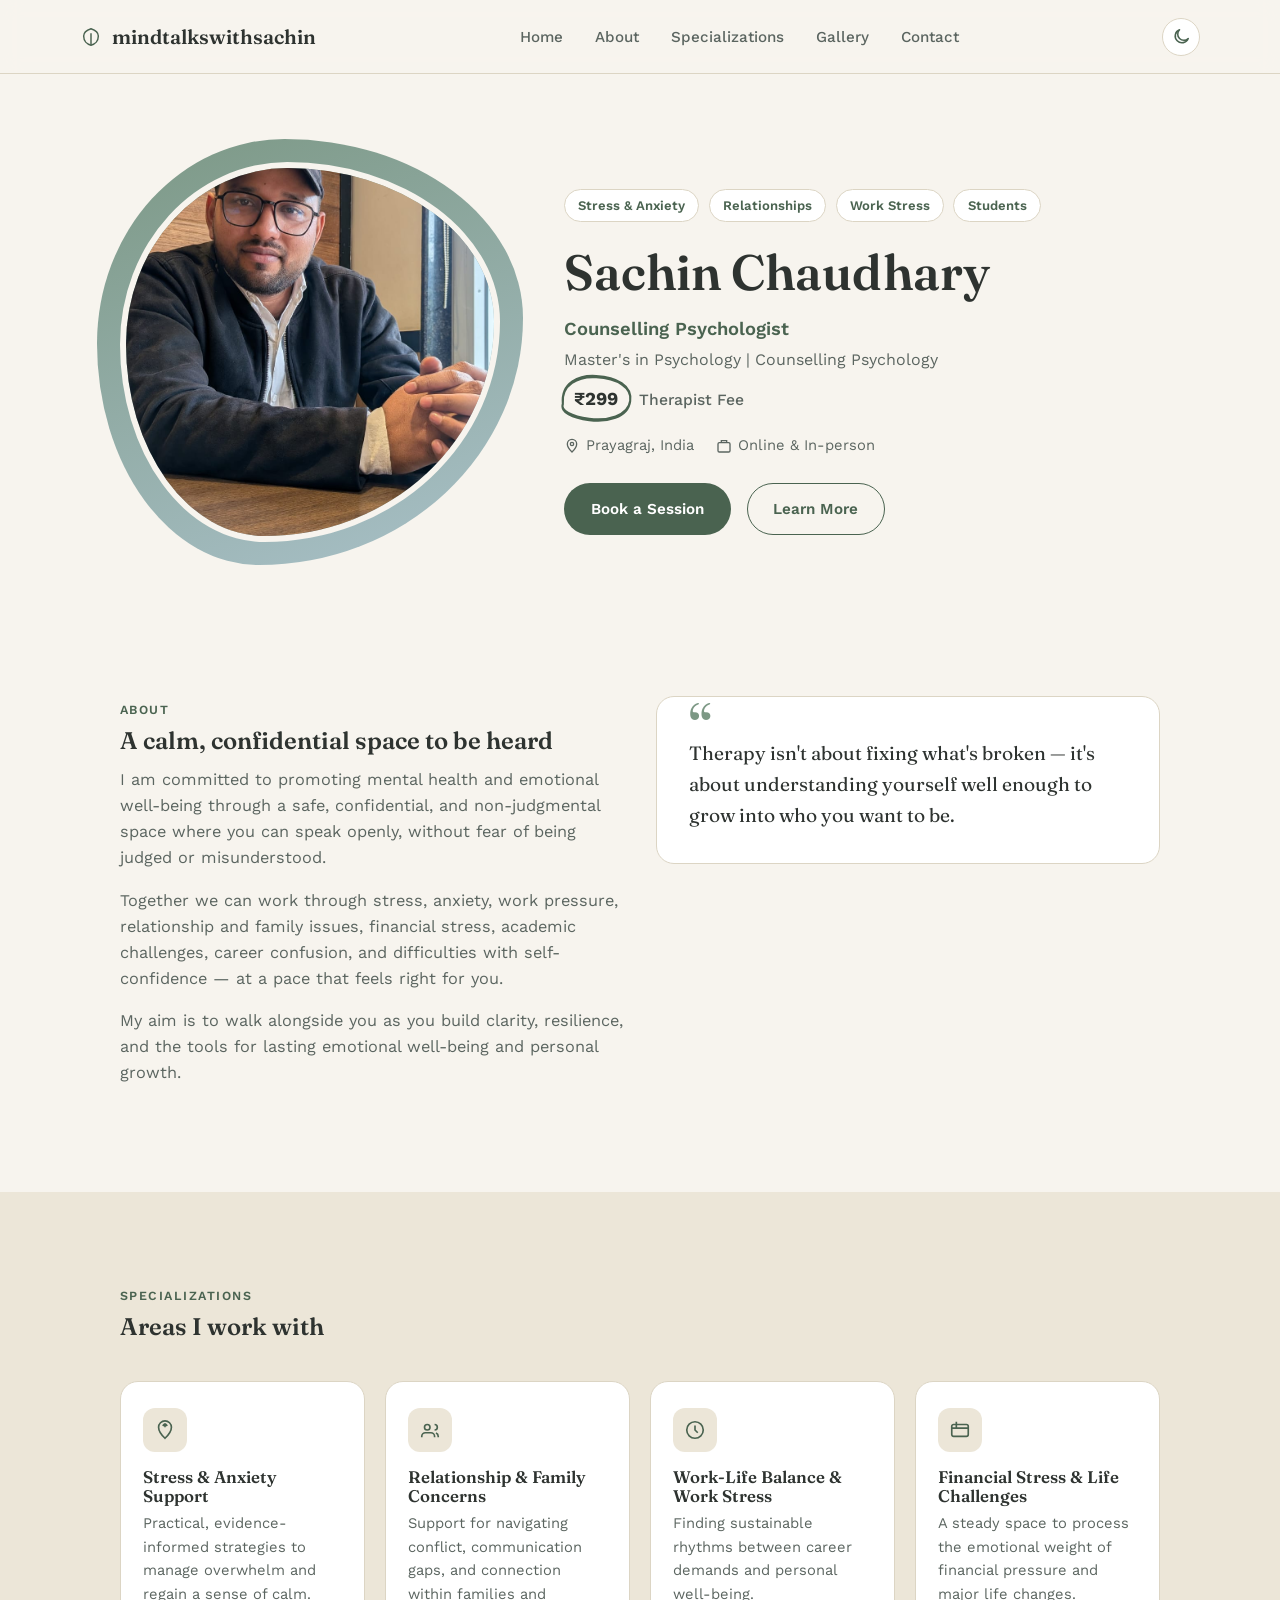
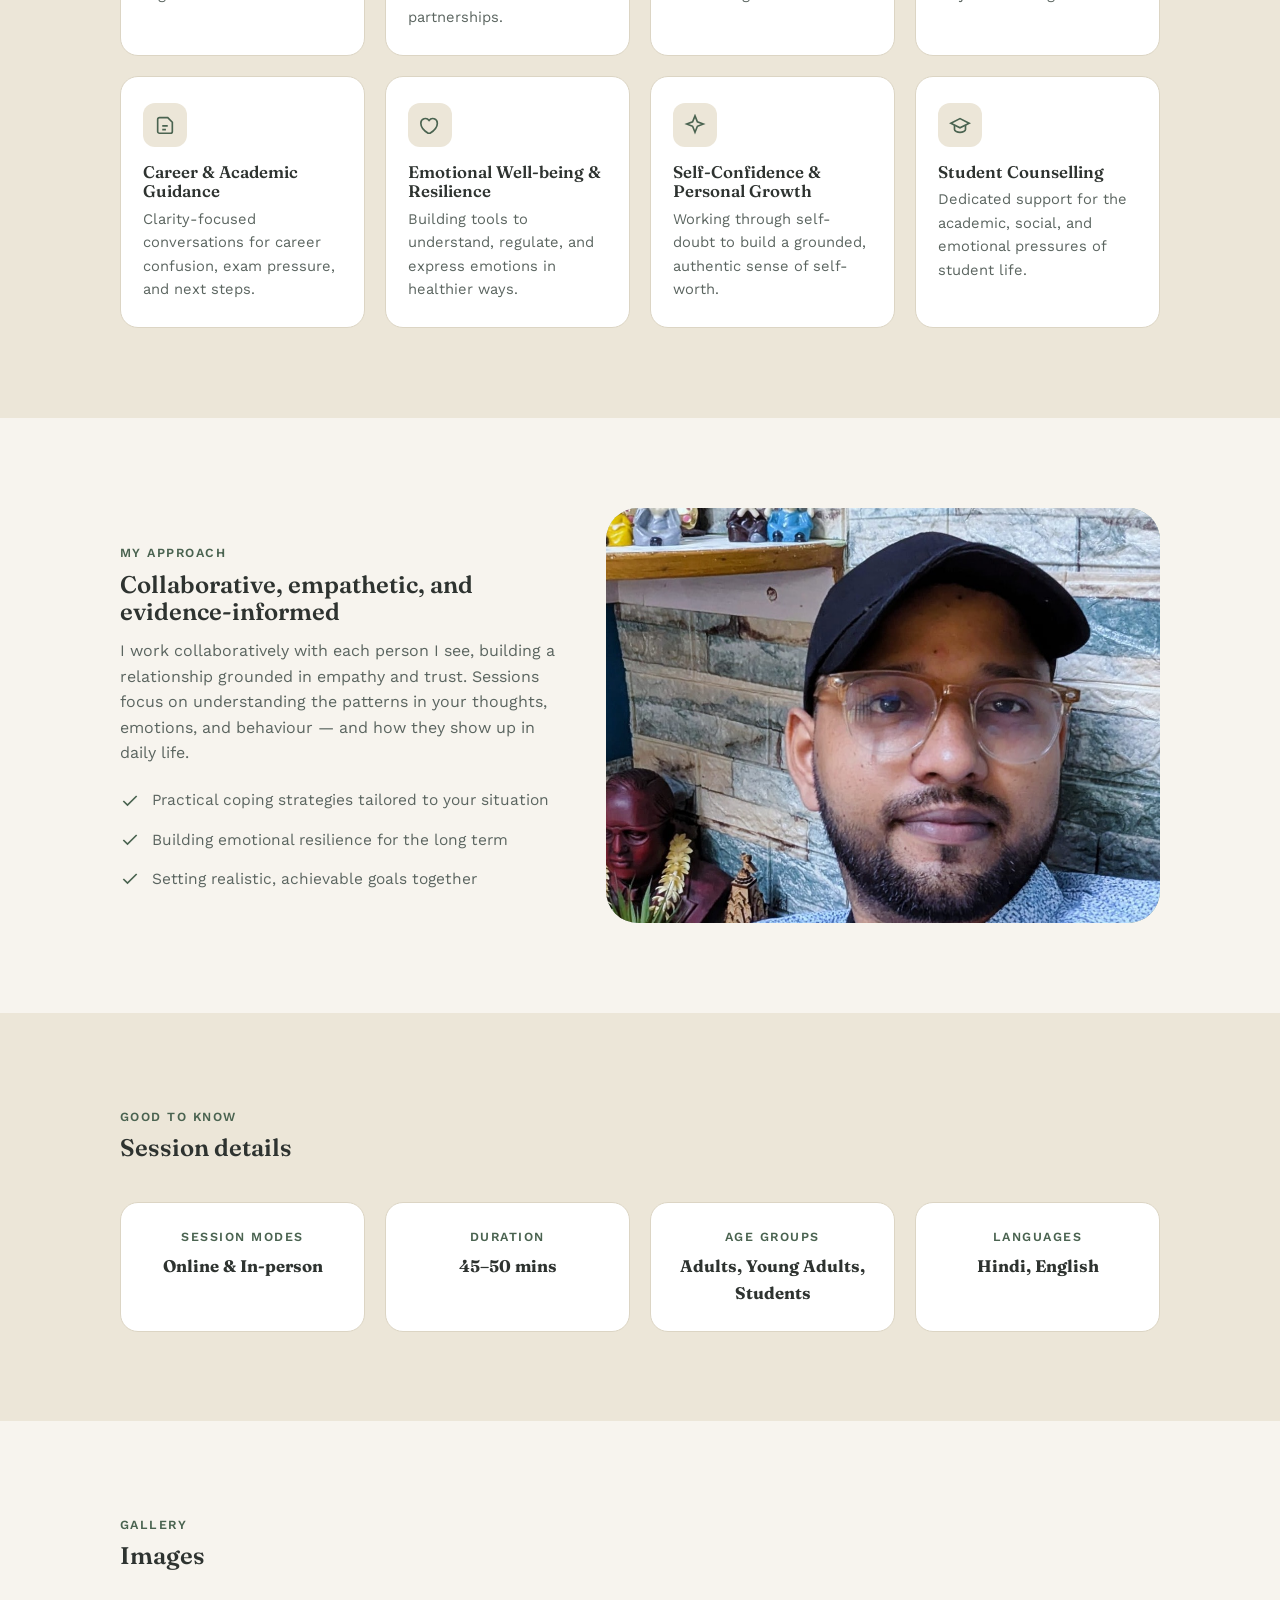
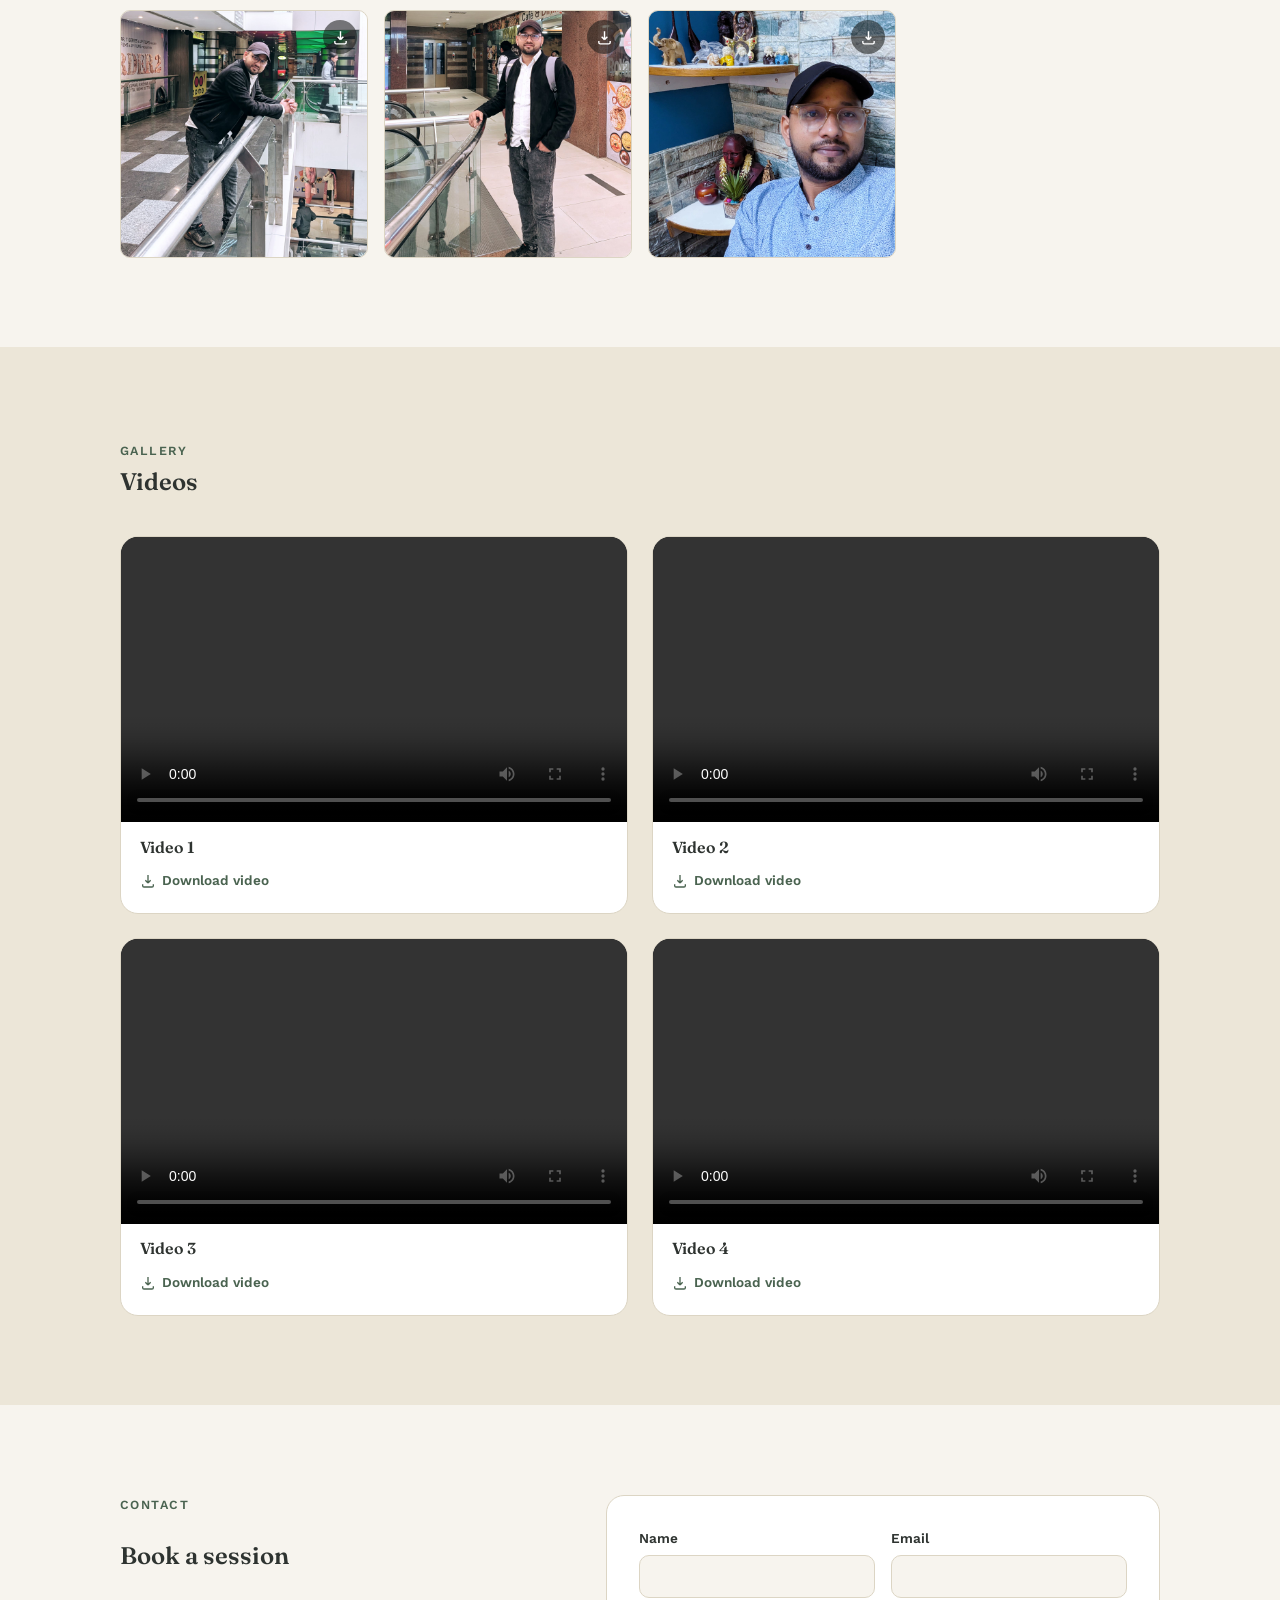
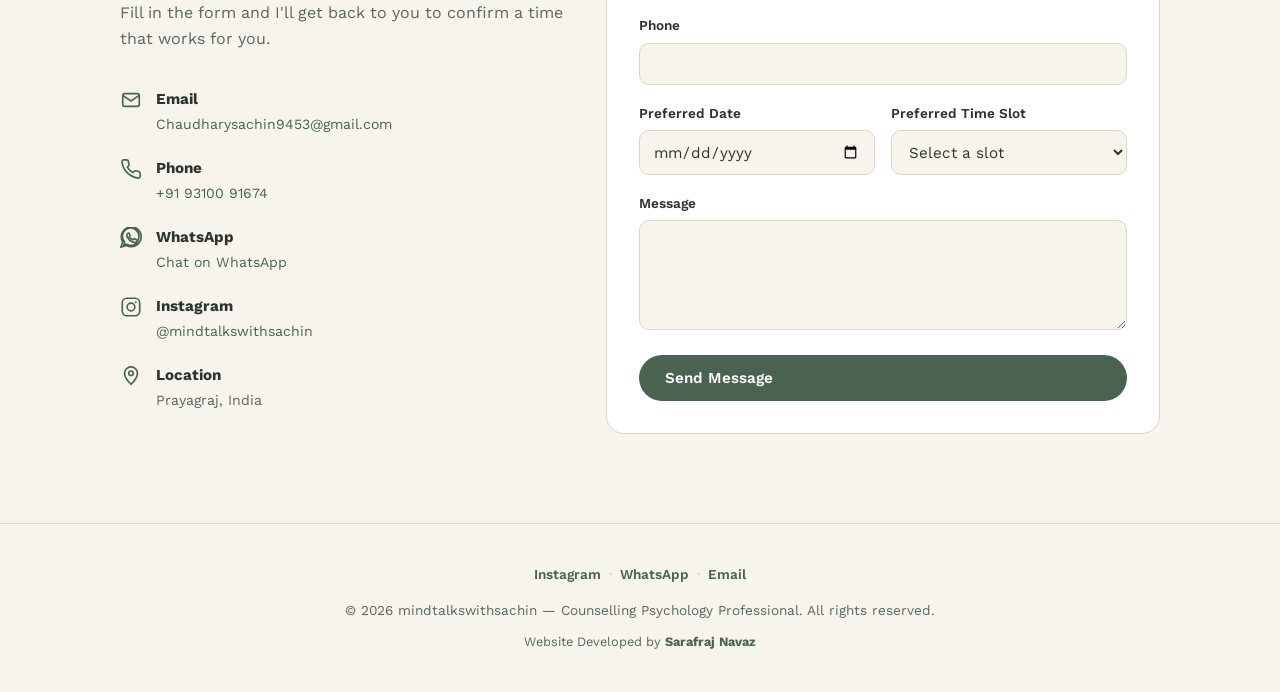
==== commit b70d3fab: "Add files via upload" ====
--- a/index.html
+++ b/index.html
@@ -391,6 +391,7 @@
       <a href="mailto:Chaudharysachin9453@gmail.com">Email</a>
     </div>
     &copy; <span id="year"></span> mindtalkswithsachin — Counselling Psychology Professional. All rights reserved.
+    <div class="footer-credit">Website Developed by <a href="https://sarafraj-navaz.github.io/sarafraj-navaz-portfolio/" target="_blank" rel="noopener">Sarafraj Navaz</a></div>
   </div>
 </footer>
 
--- a/assets/css/style.css
+++ b/assets/css/style.css
@@ -565,6 +565,17 @@
 .footer-social a{ color: var(--sage-deep); }
 .footer-social a:hover{ color: var(--ink); }
 .footer-social span{ color: var(--line); }
+.footer-credit{
+  margin-top: .6rem;
+  font-size: .8rem;
+  color: var(--ink-soft);
+}
+.footer-credit a{
+  color: var(--sage-deep);
+  font-weight: 700;
+  text-decoration: none;
+}
+.footer-credit a:hover{ text-decoration: underline; }
 
 /* ===================================================================
    REVEAL ON SCROLL (subtle, respects reduced motion)
